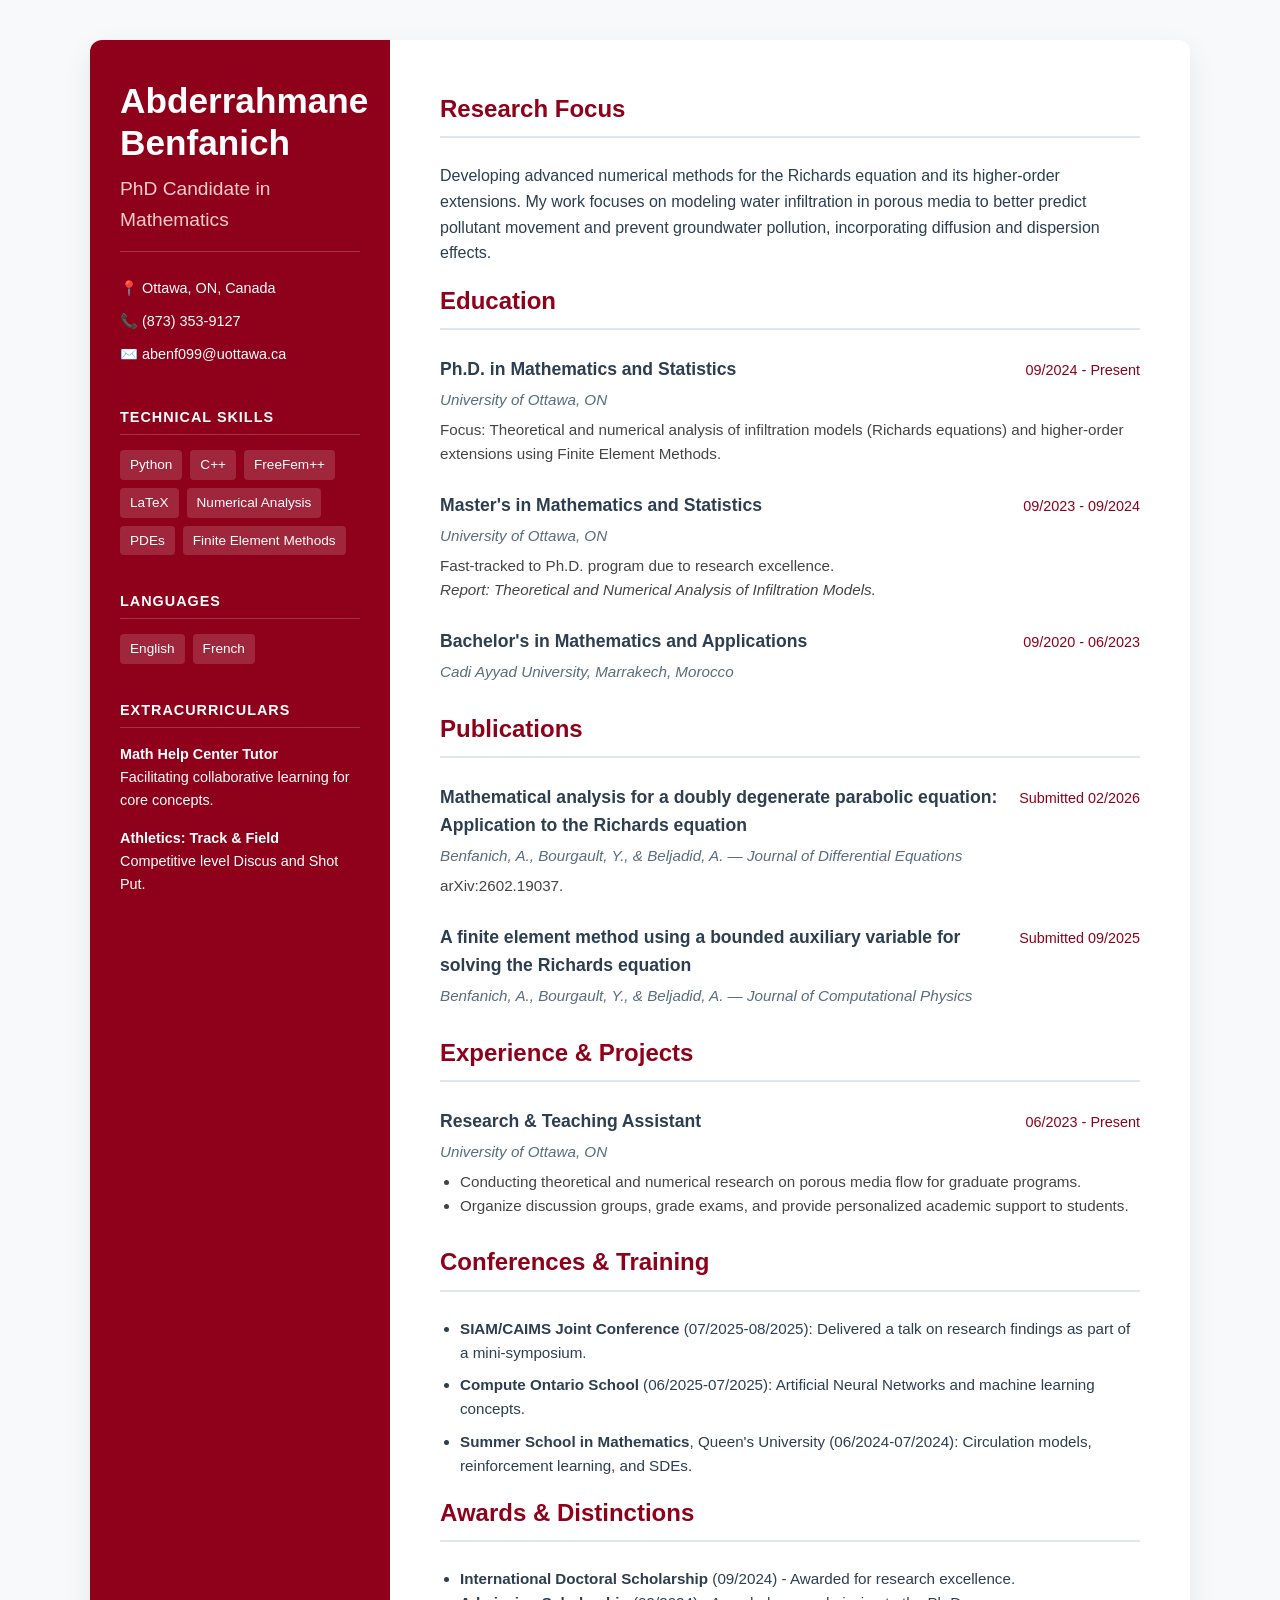
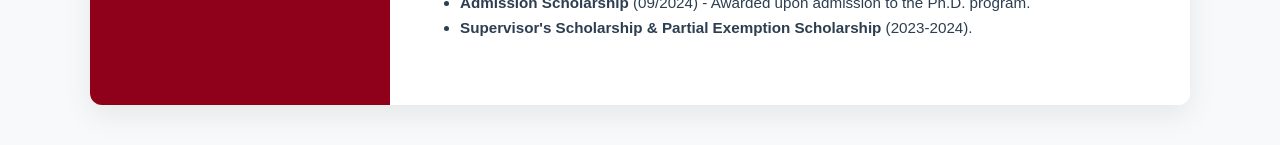
==== index.html @ 857e7bf1 "Revamp index.html layout and styles Updated the layout and styling of the personal webpage, enhancin" ====
<!DOCTYPE html>
<html lang="en">
<head>
    <meta charset="UTF-8">
    <meta name="viewport" content="width=device-width, initial-scale=1.0">
    <title>Abderrahmane Benfanich | PhD Candidate</title>
    <style>
        :root {
            --primary: #8f001a; /* uOttawa Garnet */
            --bg-color: #f8f9fa;
            --text-main: #2c3e50;
            --text-light: #5a6c7d;
            --sidebar-bg: #ffffff;
            --border-color: #e1e8ed;
        }

        body {
            font-family: 'Segoe UI', Roboto, Helvetica, Arial, sans-serif;
            line-height: 1.6;
            color: var(--text-main);
            background-color: var(--bg-color);
            margin: 0;
            padding: 40px 20px;
        }

        .resume-container {
            max-width: 1100px;
            margin: 0 auto;
            background: var(--sidebar-bg);
            border-radius: 12px;
            box-shadow: 0 10px 30px rgba(0,0,0,0.08);
            display: grid;
            grid-template-columns: 300px 1fr;
            overflow: hidden;
        }

        /* --- Sidebar Styles --- */
        .sidebar {
            background-color: var(--primary);
            color: white;
            padding: 40px 30px;
        }

        .sidebar h1 {
            font-size: 2.2em;
            margin: 0 0 10px 0;
            line-height: 1.2;
        }

        .sidebar h2 {
            font-size: 1.2em;
            font-weight: 400;
            margin-top: 0;
            color: #ffcccc;
            border-bottom: 1px solid rgba(255,255,255,0.2);
            padding-bottom: 15px;
            margin-bottom: 25px;
        }

        .contact-list { list-style: none; padding: 0; margin-bottom: 40px; font-size: 0.9em; }
        .contact-list li { margin-bottom: 10px; }
        .contact-list a { color: white; text-decoration: none; }
        .contact-list a:hover { text-decoration: underline; }

        .sidebar-section { margin-bottom: 35px; }
        .sidebar-section h3 {
            text-transform: uppercase;
            font-size: 0.9em;
            letter-spacing: 1px;
            margin-bottom: 15px;
            border-bottom: 1px solid rgba(255,255,255,0.2);
            padding-bottom: 5px;
        }
        
        .tag-cloud { display: flex; flex-wrap: wrap; gap: 8px; }
        .tag {
            background: rgba(255,255,255,0.15);
            padding: 4px 10px;
            border-radius: 4px;
            font-size: 0.85em;
        }

        /* --- Main Content Styles --- */
        .main-content {
            padding: 50px;
            background: white;
        }

        .section-title {
            color: var(--primary);
            font-size: 1.5em;
            border-bottom: 2px solid var(--border-color);
            padding-bottom: 8px;
            margin-top: 0;
            margin-bottom: 25px;
        }

        .item { margin-bottom: 25px; }
        .item-header {
            display: flex;
            justify-content: space-between;
            align-items: baseline;
            margin-bottom: 5px;
        }
        
        .item-title { font-weight: 600; font-size: 1.1em; color: var(--text-main); }
        .item-subtitle { font-style: italic; color: var(--text-light); font-size: 0.95em; }
        .item-date { color: var(--primary); font-size: 0.9em; font-weight: 500; min-width: 130px; text-align: right; }
        
        .item p, .item ul { margin-top: 5px; font-size: 0.95em; color: #444; }
        .item ul { padding-left: 20px; }

        /* Responsive */
        @media (max-width: 800px) {
            .resume-container { grid-template-columns: 1fr; }
            .item-header { flex-direction: column; }
            .item-date { text-align: left; margin-top: 5px; }
            .main-content { padding: 30px; }
        }
    </style>
</head>
<body>

<div class="resume-container">
    
    <aside class="sidebar">
        <h1>Abderrahmane Benfanich</h1>
        <h2>PhD Candidate in Mathematics</h2>
        
        <ul class="contact-list">
            <li>📍 Ottawa, ON, Canada</li>
            <li>📞 (873) 353-9127</li>
            <li>✉️ <a href="mailto:abenf099@uottawa.ca">abenf099@uottawa.ca</a></li>
        </ul>

        <div class="sidebar-section">
            <h3>Technical Skills</h3>
            <div class="tag-cloud">
                <span class="tag">Python</span>
                <span class="tag">C++</span>
                <span class="tag">FreeFem++</span>
                <span class="tag">LaTeX</span>
                <span class="tag">Numerical Analysis</span>
                <span class="tag">PDEs</span>
                <span class="tag">Finite Element Methods</span>
            </div>
        </div>

        <div class="sidebar-section">
            <h3>Languages</h3>
            <div class="tag-cloud">
                <span class="tag">English</span>
                <span class="tag">French</span>
            </div>
        </div>

        <div class="sidebar-section">
            <h3>Extracurriculars</h3>
            <p style="font-size: 0.9em; margin-bottom: 10px;"><strong>Math Help Center Tutor</strong><br>Facilitating collaborative learning for core concepts.</p>
            <p style="font-size: 0.9em;"><strong>Athletics: Track & Field</strong><br>Competitive level Discus and Shot Put.</p>
        </div>
    </aside>

    <main class="main-content">
        
        <section>
            <h3 class="section-title">Research Focus</h3>
            <p>Developing advanced numerical methods for the Richards equation and its higher-order extensions. My work focuses on modeling water infiltration in porous media to better predict pollutant movement and prevent groundwater pollution, incorporating diffusion and dispersion effects.</p>
        </section>

        <section>
            <h3 class="section-title">Education</h3>
            <div class="item">
                <div class="item-header">
                    <span class="item-title">Ph.D. in Mathematics and Statistics</span>
                    <span class="item-date">09/2024 - Present</span>
                </div>
                <div class="item-subtitle">University of Ottawa, ON</div>
                <p>Focus: Theoretical and numerical analysis of infiltration models (Richards equations) and higher-order extensions using Finite Element Methods.</p>
            </div>
            <div class="item">
                <div class="item-header">
                    <span class="item-title">Master's in Mathematics and Statistics</span>
                    <span class="item-date">09/2023 - 09/2024</span>
                </div>
                <div class="item-subtitle">University of Ottawa, ON</div>
                <p>Fast-tracked to Ph.D. program due to research excellence. <br><em>Report: Theoretical and Numerical Analysis of Infiltration Models.</em></p>
            </div>
            <div class="item">
                <div class="item-header">
                    <span class="item-title">Bachelor's in Mathematics and Applications</span>
                    <span class="item-date">09/2020 - 06/2023</span>
                </div>
                <div class="item-subtitle">Cadi Ayyad University, Marrakech, Morocco</div>
            </div>
        </section>

        <section>
            <h3 class="section-title">Publications</h3>
            <div class="item">
                <div class="item-header">
                    <span class="item-title">Mathematical analysis for a doubly degenerate parabolic equation: Application to the Richards equation</span>
                    <span class="item-date">Submitted 02/2026</span>
                </div>
                <div class="item-subtitle">Benfanich, A., Bourgault, Y., & Beljadid, A. — Journal of Differential Equations</div>
                <p>arXiv:2602.19037.</p>
            </div>
            <div class="item">
                <div class="item-header">
                    <span class="item-title">A finite element method using a bounded auxiliary variable for solving the Richards equation</span>
                    <span class="item-date">Submitted 09/2025</span>
                </div>
                <div class="item-subtitle">Benfanich, A., Bourgault, Y., & Beljadid, A. — Journal of Computational Physics</div>
            </div>
        </section>

        <section>
            <h3 class="section-title">Experience & Projects</h3>
            <div class="item">
                <div class="item-header">
                    <span class="item-title">Research & Teaching Assistant</span>
                    <span class="item-date">06/2023 - Present</span>
                </div>
                <div class="item-subtitle">University of Ottawa, ON</div>
                <ul>
                    <li>Conducting theoretical and numerical research on porous media flow for graduate programs.</li>
                    <li>Organize discussion groups, grade exams, and provide personalized academic support to students.</li>
                </ul>
            </div>
        </section>

        <section>
            <h3 class="section-title">Conferences & Training</h3>
            <ul style="padding-left: 20px; font-size: 0.95em;">
                <li style="margin-bottom: 8px;"><strong>SIAM/CAIMS Joint Conference</strong> (07/2025-08/2025): Delivered a talk on research findings as part of a mini-symposium.</li>
                <li style="margin-bottom: 8px;"><strong>Compute Ontario School</strong> (06/2025-07/2025): Artificial Neural Networks and machine learning concepts.</li>
                <li style="margin-bottom: 8px;"><strong>Summer School in Mathematics</strong>, Queen's University (06/2024-07/2024): Circulation models, reinforcement learning, and SDEs.</li>
            </ul>
        </section>

        <section>
            <h3 class="section-title">Awards & Distinctions</h3>
            <ul style="padding-left: 20px; font-size: 0.95em;">
                <li><strong>International Doctoral Scholarship</strong> (09/2024) - Awarded for research excellence.</li>
                <li><strong>Admission Scholarship</strong> (09/2024) - Awarded upon admission to the Ph.D. program.</li>
                <li><strong>Supervisor's Scholarship & Partial Exemption Scholarship</strong> (2023-2024).</li>
            </ul>
        </section>

    </main>
</div>

</body>
</html>
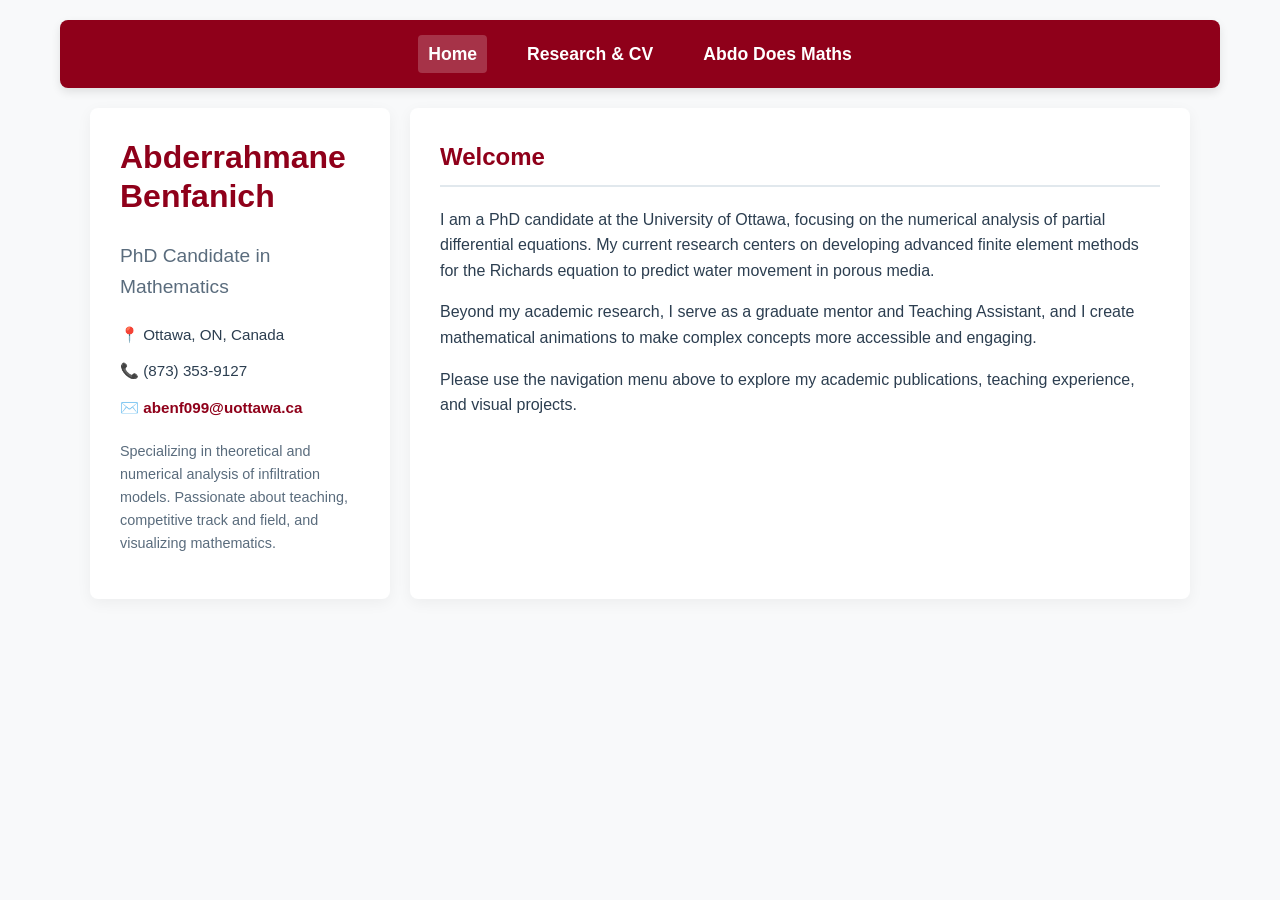
==== commit c91d9839: "Update index.html" ====
--- a/index.html
+++ b/index.html
@@ -3,7 +3,7 @@
 <head>
     <meta charset="UTF-8">
     <meta name="viewport" content="width=device-width, initial-scale=1.0">
-    <title>Abderrahmane Benfanich | PhD Candidate</title>
+    <title>Abderrahmane Benfanich | Home</title>
     <style>
         :root {
             --primary: #8f001a; /* uOttawa Garnet */
@@ -20,235 +20,101 @@
             color: var(--text-main);
             background-color: var(--bg-color);
             margin: 0;
-            padding: 40px 20px;
+            padding: 20px;
         }
 
-        .resume-container {
+        /* --- Navigation Bar --- */
+        .navbar {
+            background-color: var(--primary);
+            max-width: 1100px;
+            margin: 0 auto 20px auto;
+            padding: 15px 30px;
+            border-radius: 8px;
+            box-shadow: 0 4px 10px rgba(0,0,0,0.1);
+            display: flex;
+            justify-content: center;
+            gap: 30px;
+        }
+
+        .navbar a {
+            color: white;
+            text-decoration: none;
+            font-weight: 600;
+            font-size: 1.1em;
+            padding: 5px 10px;
+            border-radius: 4px;
+            transition: background 0.3s;
+        }
+
+        .navbar a:hover, .navbar a.active {
+            background-color: rgba(255, 255, 255, 0.2);
+        }
+
+        /* --- Layout --- */
+        .content-wrapper {
             max-width: 1100px;
             margin: 0 auto;
-            background: var(--sidebar-bg);
-            border-radius: 12px;
-            box-shadow: 0 10px 30px rgba(0,0,0,0.08);
             display: grid;
             grid-template-columns: 300px 1fr;
-            overflow: hidden;
+            gap: 20px;
         }
 
-        /* --- Sidebar Styles --- */
-        .sidebar {
-            background-color: var(--primary);
-            color: white;
-            padding: 40px 30px;
+        .card {
+            background: var(--sidebar-bg);
+            border-radius: 8px;
+            box-shadow: 0 4px 15px rgba(0,0,0,0.05);
+            padding: 30px;
         }
 
-        .sidebar h1 {
-            font-size: 2.2em;
-            margin: 0 0 10px 0;
-            line-height: 1.2;
-        }
+        /* --- Sidebar & Typography --- */
+        h1 { margin-top: 0; color: var(--primary); font-size: 2em; line-height: 1.2; }
+        h2 { font-size: 1.2em; font-weight: 400; color: var(--text-light); margin-bottom: 20px; }
+        .section-title { color: var(--primary); font-size: 1.5em; border-bottom: 2px solid var(--border-color); padding-bottom: 8px; margin-top: 0; margin-bottom: 20px; }
+        .contact-list { list-style: none; padding: 0; font-size: 0.95em; }
+        .contact-list li { margin-bottom: 12px; }
+        .contact-list a { color: var(--primary); text-decoration: none; font-weight: bold; }
 
-        .sidebar h2 {
-            font-size: 1.2em;
-            font-weight: 400;
-            margin-top: 0;
-            color: #ffcccc;
-            border-bottom: 1px solid rgba(255,255,255,0.2);
-            padding-bottom: 15px;
-            margin-bottom: 25px;
-        }
-
-        .contact-list { list-style: none; padding: 0; margin-bottom: 40px; font-size: 0.9em; }
-        .contact-list li { margin-bottom: 10px; }
-        .contact-list a { color: white; text-decoration: none; }
-        .contact-list a:hover { text-decoration: underline; }
-
-        .sidebar-section { margin-bottom: 35px; }
-        .sidebar-section h3 {
-            text-transform: uppercase;
-            font-size: 0.9em;
-            letter-spacing: 1px;
-            margin-bottom: 15px;
-            border-bottom: 1px solid rgba(255,255,255,0.2);
-            padding-bottom: 5px;
-        }
-        
-        .tag-cloud { display: flex; flex-wrap: wrap; gap: 8px; }
-        .tag {
-            background: rgba(255,255,255,0.15);
-            padding: 4px 10px;
-            border-radius: 4px;
-            font-size: 0.85em;
-        }
-
-        /* --- Main Content Styles --- */
-        .main-content {
-            padding: 50px;
-            background: white;
-        }
-
-        .section-title {
-            color: var(--primary);
-            font-size: 1.5em;
-            border-bottom: 2px solid var(--border-color);
-            padding-bottom: 8px;
-            margin-top: 0;
-            margin-bottom: 25px;
-        }
-
-        .item { margin-bottom: 25px; }
-        .item-header {
-            display: flex;
-            justify-content: space-between;
-            align-items: baseline;
-            margin-bottom: 5px;
-        }
-        
-        .item-title { font-weight: 600; font-size: 1.1em; color: var(--text-main); }
-        .item-subtitle { font-style: italic; color: var(--text-light); font-size: 0.95em; }
-        .item-date { color: var(--primary); font-size: 0.9em; font-weight: 500; min-width: 130px; text-align: right; }
-        
-        .item p, .item ul { margin-top: 5px; font-size: 0.95em; color: #444; }
-        .item ul { padding-left: 20px; }
-
-        /* Responsive */
         @media (max-width: 800px) {
-            .resume-container { grid-template-columns: 1fr; }
-            .item-header { flex-direction: column; }
-            .item-date { text-align: left; margin-top: 5px; }
-            .main-content { padding: 30px; }
+            .content-wrapper { grid-template-columns: 1fr; }
+            .navbar { flex-wrap: wrap; gap: 10px; }
         }
     </style>
 </head>
 <body>
 
-<div class="resume-container">
-    
-    <aside class="sidebar">
-        <h1>Abderrahmane Benfanich</h1>
-        <h2>PhD Candidate in Mathematics</h2>
+    <nav class="navbar">
+        <a href="index.html" class="active">Home</a>
+        <a href="research.html">Research & CV</a>
+        <a href="animations.html">Abdo Does Maths</a>
+    </nav>
+
+    <div class="content-wrapper">
         
-        <ul class="contact-list">
-            <li>📍 Ottawa, ON, Canada</li>
-            <li>📞 (873) 353-9127</li>
-            <li>✉️ <a href="mailto:abenf099@uottawa.ca">abenf099@uottawa.ca</a></li>
-        </ul>
+        <aside class="card">
+            <h1>Abderrahmane Benfanich</h1>
+            <h2>PhD Candidate in Mathematics</h2>
+            
+            <ul class="contact-list">
+                <li>📍 Ottawa, ON, Canada</li>
+                <li>📞 (873) 353-9127</li>
+                <li>✉️ <a href="mailto:abenf099@uottawa.ca">abenf099@uottawa.ca</a></li>
+            </ul>
+            
+            <p style="font-size: 0.9em; color: var(--text-light); margin-top: 20px;">
+                Specializing in theoretical and numerical analysis of infiltration models. Passionate about teaching, competitive track and field, and visualizing mathematics.
+            </p>
+        </aside>
 
-        <div class="sidebar-section">
-            <h3>Technical Skills</h3>
-            <div class="tag-cloud">
-                <span class="tag">Python</span>
-                <span class="tag">C++</span>
-                <span class="tag">FreeFem++</span>
-                <span class="tag">LaTeX</span>
-                <span class="tag">Numerical Analysis</span>
-                <span class="tag">PDEs</span>
-                <span class="tag">Finite Element Methods</span>
-            </div>
-        </div>
+        <main class="card">
+            <h3 class="section-title">Welcome</h3>
+            <p>I am a PhD candidate at the University of Ottawa, focusing on the numerical analysis of partial differential equations. My current research centers on developing advanced finite element methods for the Richards equation to predict water movement in porous media.</p>
+            
+            <p>Beyond my academic research, I serve as a graduate mentor and Teaching Assistant, and I create mathematical animations to make complex concepts more accessible and engaging.</p>
 
-        <div class="sidebar-section">
-            <h3>Languages</h3>
-            <div class="tag-cloud">
-                <span class="tag">English</span>
-                <span class="tag">French</span>
-            </div>
-        </div>
+            <p>Please use the navigation menu above to explore my academic publications, teaching experience, and visual projects.</p>
+        </main>
 
-        <div class="sidebar-section">
-            <h3>Extracurriculars</h3>
-            <p style="font-size: 0.9em; margin-bottom: 10px;"><strong>Math Help Center Tutor</strong><br>Facilitating collaborative learning for core concepts.</p>
-            <p style="font-size: 0.9em;"><strong>Athletics: Track & Field</strong><br>Competitive level Discus and Shot Put.</p>
-        </div>
-    </aside>
-
-    <main class="main-content">
-        
-        <section>
-            <h3 class="section-title">Research Focus</h3>
-            <p>Developing advanced numerical methods for the Richards equation and its higher-order extensions. My work focuses on modeling water infiltration in porous media to better predict pollutant movement and prevent groundwater pollution, incorporating diffusion and dispersion effects.</p>
-        </section>
-
-        <section>
-            <h3 class="section-title">Education</h3>
-            <div class="item">
-                <div class="item-header">
-                    <span class="item-title">Ph.D. in Mathematics and Statistics</span>
-                    <span class="item-date">09/2024 - Present</span>
-                </div>
-                <div class="item-subtitle">University of Ottawa, ON</div>
-                <p>Focus: Theoretical and numerical analysis of infiltration models (Richards equations) and higher-order extensions using Finite Element Methods.</p>
-            </div>
-            <div class="item">
-                <div class="item-header">
-                    <span class="item-title">Master's in Mathematics and Statistics</span>
-                    <span class="item-date">09/2023 - 09/2024</span>
-                </div>
-                <div class="item-subtitle">University of Ottawa, ON</div>
-                <p>Fast-tracked to Ph.D. program due to research excellence. <br><em>Report: Theoretical and Numerical Analysis of Infiltration Models.</em></p>
-            </div>
-            <div class="item">
-                <div class="item-header">
-                    <span class="item-title">Bachelor's in Mathematics and Applications</span>
-                    <span class="item-date">09/2020 - 06/2023</span>
-                </div>
-                <div class="item-subtitle">Cadi Ayyad University, Marrakech, Morocco</div>
-            </div>
-        </section>
-
-        <section>
-            <h3 class="section-title">Publications</h3>
-            <div class="item">
-                <div class="item-header">
-                    <span class="item-title">Mathematical analysis for a doubly degenerate parabolic equation: Application to the Richards equation</span>
-                    <span class="item-date">Submitted 02/2026</span>
-                </div>
-                <div class="item-subtitle">Benfanich, A., Bourgault, Y., & Beljadid, A. — Journal of Differential Equations</div>
-                <p>arXiv:2602.19037.</p>
-            </div>
-            <div class="item">
-                <div class="item-header">
-                    <span class="item-title">A finite element method using a bounded auxiliary variable for solving the Richards equation</span>
-                    <span class="item-date">Submitted 09/2025</span>
-                </div>
-                <div class="item-subtitle">Benfanich, A., Bourgault, Y., & Beljadid, A. — Journal of Computational Physics</div>
-            </div>
-        </section>
-
-        <section>
-            <h3 class="section-title">Experience & Projects</h3>
-            <div class="item">
-                <div class="item-header">
-                    <span class="item-title">Research & Teaching Assistant</span>
-                    <span class="item-date">06/2023 - Present</span>
-                </div>
-                <div class="item-subtitle">University of Ottawa, ON</div>
-                <ul>
-                    <li>Conducting theoretical and numerical research on porous media flow for graduate programs.</li>
-                    <li>Organize discussion groups, grade exams, and provide personalized academic support to students.</li>
-                </ul>
-            </div>
-        </section>
-
-        <section>
-            <h3 class="section-title">Conferences & Training</h3>
-            <ul style="padding-left: 20px; font-size: 0.95em;">
-                <li style="margin-bottom: 8px;"><strong>SIAM/CAIMS Joint Conference</strong> (07/2025-08/2025): Delivered a talk on research findings as part of a mini-symposium.</li>
-                <li style="margin-bottom: 8px;"><strong>Compute Ontario School</strong> (06/2025-07/2025): Artificial Neural Networks and machine learning concepts.</li>
-                <li style="margin-bottom: 8px;"><strong>Summer School in Mathematics</strong>, Queen's University (06/2024-07/2024): Circulation models, reinforcement learning, and SDEs.</li>
-            </ul>
-        </section>
-
-        <section>
-            <h3 class="section-title">Awards & Distinctions</h3>
-            <ul style="padding-left: 20px; font-size: 0.95em;">
-                <li><strong>International Doctoral Scholarship</strong> (09/2024) - Awarded for research excellence.</li>
-                <li><strong>Admission Scholarship</strong> (09/2024) - Awarded upon admission to the Ph.D. program.</li>
-                <li><strong>Supervisor's Scholarship & Partial Exemption Scholarship</strong> (2023-2024).</li>
-            </ul>
-        </section>
-
-    </main>
-</div>
+    </div>
 
 </body>
 </html>
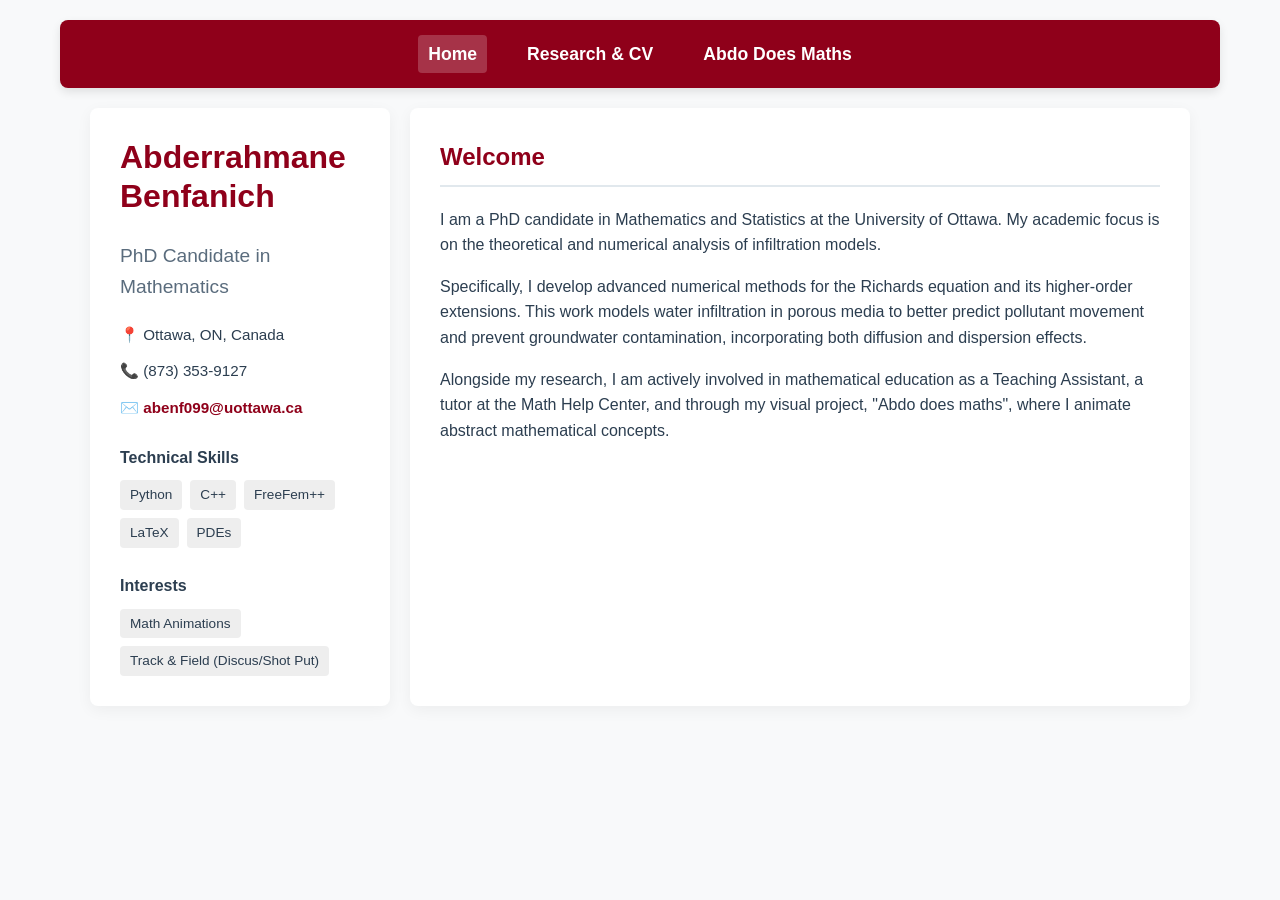
==== commit 7e877c5f: "Added all 3 website pages" ====
--- a/index.html
+++ b/index.html
@@ -3,81 +3,31 @@
 <head>
     <meta charset="UTF-8">
     <meta name="viewport" content="width=device-width, initial-scale=1.0">
-    <title>Abderrahmane Benfanich | Home</title>
+    <title>Abderrahmane Benfanich | PhD Candidate</title>
     <style>
         :root {
-            --primary: #8f001a; /* uOttawa Garnet */
+            --primary: #8f001a; 
             --bg-color: #f8f9fa;
             --text-main: #2c3e50;
             --text-light: #5a6c7d;
             --sidebar-bg: #ffffff;
             --border-color: #e1e8ed;
         }
-
-        body {
-            font-family: 'Segoe UI', Roboto, Helvetica, Arial, sans-serif;
-            line-height: 1.6;
-            color: var(--text-main);
-            background-color: var(--bg-color);
-            margin: 0;
-            padding: 20px;
-        }
-
-        /* --- Navigation Bar --- */
-        .navbar {
-            background-color: var(--primary);
-            max-width: 1100px;
-            margin: 0 auto 20px auto;
-            padding: 15px 30px;
-            border-radius: 8px;
-            box-shadow: 0 4px 10px rgba(0,0,0,0.1);
-            display: flex;
-            justify-content: center;
-            gap: 30px;
-        }
-
-        .navbar a {
-            color: white;
-            text-decoration: none;
-            font-weight: 600;
-            font-size: 1.1em;
-            padding: 5px 10px;
-            border-radius: 4px;
-            transition: background 0.3s;
-        }
-
-        .navbar a:hover, .navbar a.active {
-            background-color: rgba(255, 255, 255, 0.2);
-        }
-
-        /* --- Layout --- */
-        .content-wrapper {
-            max-width: 1100px;
-            margin: 0 auto;
-            display: grid;
-            grid-template-columns: 300px 1fr;
-            gap: 20px;
-        }
-
-        .card {
-            background: var(--sidebar-bg);
-            border-radius: 8px;
-            box-shadow: 0 4px 15px rgba(0,0,0,0.05);
-            padding: 30px;
-        }
-
-        /* --- Sidebar & Typography --- */
+        body { font-family: 'Segoe UI', Roboto, Helvetica, Arial, sans-serif; line-height: 1.6; color: var(--text-main); background-color: var(--bg-color); margin: 0; padding: 20px; }
+        .navbar { background-color: var(--primary); max-width: 1100px; margin: 0 auto 20px auto; padding: 15px 30px; border-radius: 8px; box-shadow: 0 4px 10px rgba(0,0,0,0.1); display: flex; justify-content: center; gap: 30px; }
+        .navbar a { color: white; text-decoration: none; font-weight: 600; font-size: 1.1em; padding: 5px 10px; border-radius: 4px; transition: background 0.3s; }
+        .navbar a:hover, .navbar a.active { background-color: rgba(255, 255, 255, 0.2); }
+        .content-wrapper { max-width: 1100px; margin: 0 auto; display: grid; grid-template-columns: 300px 1fr; gap: 20px; }
+        .card { background: var(--sidebar-bg); border-radius: 8px; box-shadow: 0 4px 15px rgba(0,0,0,0.05); padding: 30px; }
         h1 { margin-top: 0; color: var(--primary); font-size: 2em; line-height: 1.2; }
         h2 { font-size: 1.2em; font-weight: 400; color: var(--text-light); margin-bottom: 20px; }
         .section-title { color: var(--primary); font-size: 1.5em; border-bottom: 2px solid var(--border-color); padding-bottom: 8px; margin-top: 0; margin-bottom: 20px; }
         .contact-list { list-style: none; padding: 0; font-size: 0.95em; }
         .contact-list li { margin-bottom: 12px; }
         .contact-list a { color: var(--primary); text-decoration: none; font-weight: bold; }
-
-        @media (max-width: 800px) {
-            .content-wrapper { grid-template-columns: 1fr; }
-            .navbar { flex-wrap: wrap; gap: 10px; }
-        }
+        .tag-cloud { display: flex; flex-wrap: wrap; gap: 8px; margin-top: 10px; }
+        .tag { background: #eee; padding: 4px 10px; border-radius: 4px; font-size: 0.85em; }
+        @media (max-width: 800px) { .content-wrapper { grid-template-columns: 1fr; } .navbar { flex-wrap: wrap; gap: 10px; } }
     </style>
 </head>
 <body>
@@ -89,32 +39,35 @@
     </nav>
 
     <div class="content-wrapper">
-        
         <aside class="card">
             <h1>Abderrahmane Benfanich</h1>
             <h2>PhD Candidate in Mathematics</h2>
-            
             <ul class="contact-list">
                 <li>📍 Ottawa, ON, Canada</li>
                 <li>📞 (873) 353-9127</li>
                 <li>✉️ <a href="mailto:abenf099@uottawa.ca">abenf099@uottawa.ca</a></li>
             </ul>
-            
-            <p style="font-size: 0.9em; color: var(--text-light); margin-top: 20px;">
-                Specializing in theoretical and numerical analysis of infiltration models. Passionate about teaching, competitive track and field, and visualizing mathematics.
-            </p>
+            <div style="margin-top: 25px;">
+                <h3 style="font-size: 1em; margin-bottom: 5px;">Technical Skills</h3>
+                <div class="tag-cloud">
+                    <span class="tag">Python</span><span class="tag">C++</span><span class="tag">FreeFem++</span><span class="tag">LaTeX</span><span class="tag">PDEs</span>
+                </div>
+            </div>
+            <div style="margin-top: 25px;">
+                <h3 style="font-size: 1em; margin-bottom: 5px;">Interests</h3>
+                <div class="tag-cloud">
+                    <span class="tag">Math Animations</span><span class="tag">Track & Field (Discus/Shot Put)</span>
+                </div>
+            </div>
         </aside>
 
         <main class="card">
             <h3 class="section-title">Welcome</h3>
-            <p>I am a PhD candidate at the University of Ottawa, focusing on the numerical analysis of partial differential equations. My current research centers on developing advanced finite element methods for the Richards equation to predict water movement in porous media.</p>
-            
-            <p>Beyond my academic research, I serve as a graduate mentor and Teaching Assistant, and I create mathematical animations to make complex concepts more accessible and engaging.</p>
-
-            <p>Please use the navigation menu above to explore my academic publications, teaching experience, and visual projects.</p>
+            <p>I am a PhD candidate in Mathematics and Statistics at the University of Ottawa. My academic focus is on the theoretical and numerical analysis of infiltration models.</p>
+            <p>Specifically, I develop advanced numerical methods for the Richards equation and its higher-order extensions. This work models water infiltration in porous media to better predict pollutant movement and prevent groundwater contamination, incorporating both diffusion and dispersion effects.</p>
+            <p>Alongside my research, I am actively involved in mathematical education as a Teaching Assistant, a tutor at the Math Help Center, and through my visual project, "Abdo does maths", where I animate abstract mathematical concepts.</p>
         </main>
-
     </div>
 
 </body>
-</html>
+</html>
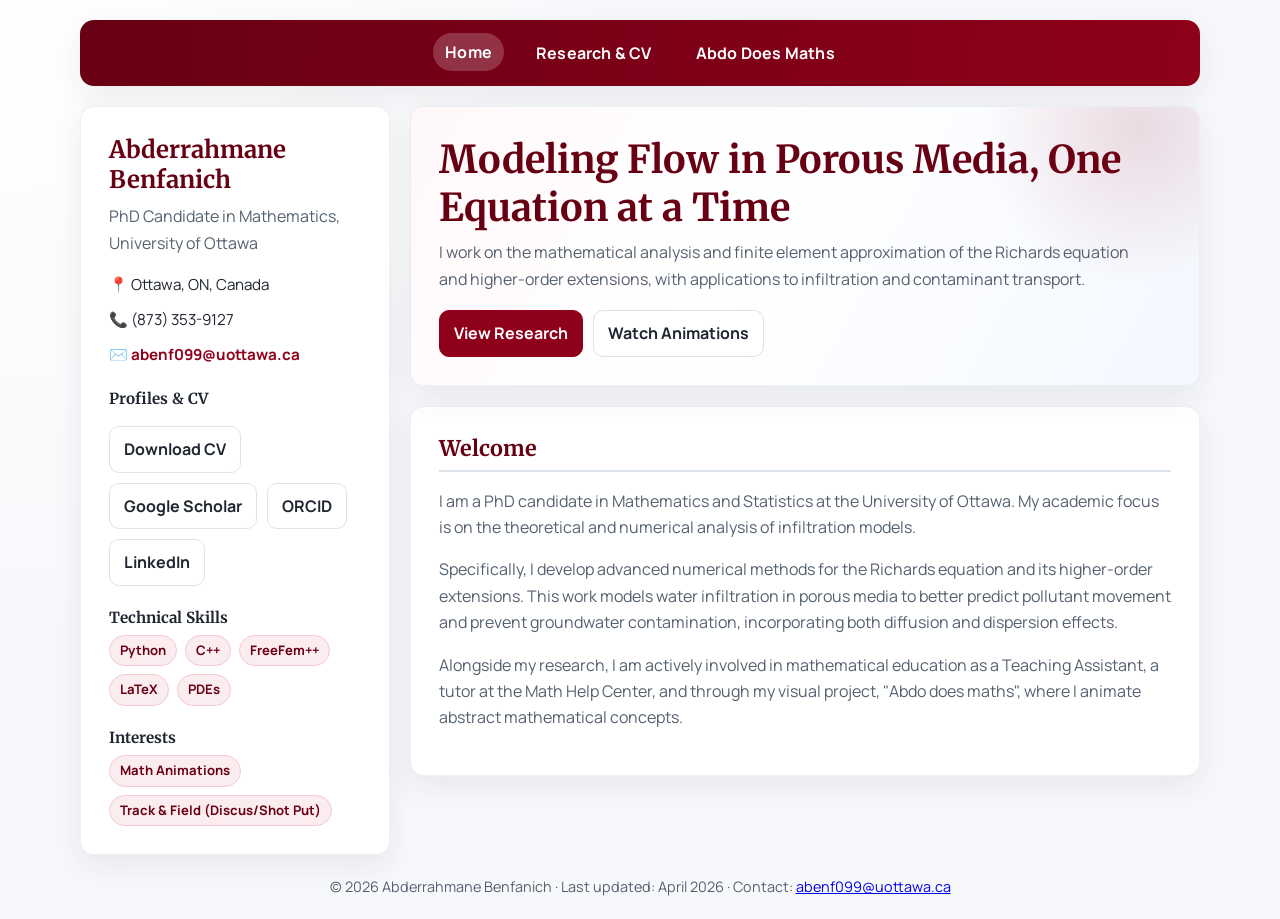
==== commit 920aedcb: "ofc" ====
--- a/index.html
+++ b/index.html
@@ -3,32 +3,23 @@
 <head>
     <meta charset="UTF-8">
     <meta name="viewport" content="width=device-width, initial-scale=1.0">
+    <meta name="description" content="PhD candidate in Mathematics at the University of Ottawa. Research on Richards equation, porous media flow, finite element methods, and mathematical visualization.">
+    <meta name="robots" content="index, follow">
+    <meta property="og:type" content="website">
+    <meta property="og:title" content="Abderrahmane Benfanich | PhD Candidate">
+    <meta property="og:description" content="Research portfolio and mathematical visualizations by Abderrahmane Benfanich.">
+    <meta property="og:url" content="https://abderrahmane-benfanich.github.io/index.html">
+    <meta property="og:image" content="https://abderrahmane-benfanich.github.io/favicon.svg">
+    <meta name="twitter:card" content="summary">
+    <meta name="twitter:title" content="Abderrahmane Benfanich | PhD Candidate">
+    <meta name="twitter:description" content="Research portfolio and mathematical visualizations by Abderrahmane Benfanich.">
+    <link rel="canonical" href="https://abderrahmane-benfanich.github.io/index.html">
+    <link rel="icon" type="image/svg+xml" href="favicon.svg">
+    <link rel="preconnect" href="https://fonts.googleapis.com">
+    <link rel="preconnect" href="https://fonts.gstatic.com" crossorigin>
+    <link href="https://fonts.googleapis.com/css2?family=Manrope:wght@400;600;700;800&family=Merriweather:wght@700;900&display=swap" rel="stylesheet">
+    <link rel="stylesheet" href="styles.css">
     <title>Abderrahmane Benfanich | PhD Candidate</title>
-    <style>
-        :root {
-            --primary: #8f001a; 
-            --bg-color: #f8f9fa;
-            --text-main: #2c3e50;
-            --text-light: #5a6c7d;
-            --sidebar-bg: #ffffff;
-            --border-color: #e1e8ed;
-        }
-        body { font-family: 'Segoe UI', Roboto, Helvetica, Arial, sans-serif; line-height: 1.6; color: var(--text-main); background-color: var(--bg-color); margin: 0; padding: 20px; }
-        .navbar { background-color: var(--primary); max-width: 1100px; margin: 0 auto 20px auto; padding: 15px 30px; border-radius: 8px; box-shadow: 0 4px 10px rgba(0,0,0,0.1); display: flex; justify-content: center; gap: 30px; }
-        .navbar a { color: white; text-decoration: none; font-weight: 600; font-size: 1.1em; padding: 5px 10px; border-radius: 4px; transition: background 0.3s; }
-        .navbar a:hover, .navbar a.active { background-color: rgba(255, 255, 255, 0.2); }
-        .content-wrapper { max-width: 1100px; margin: 0 auto; display: grid; grid-template-columns: 300px 1fr; gap: 20px; }
-        .card { background: var(--sidebar-bg); border-radius: 8px; box-shadow: 0 4px 15px rgba(0,0,0,0.05); padding: 30px; }
-        h1 { margin-top: 0; color: var(--primary); font-size: 2em; line-height: 1.2; }
-        h2 { font-size: 1.2em; font-weight: 400; color: var(--text-light); margin-bottom: 20px; }
-        .section-title { color: var(--primary); font-size: 1.5em; border-bottom: 2px solid var(--border-color); padding-bottom: 8px; margin-top: 0; margin-bottom: 20px; }
-        .contact-list { list-style: none; padding: 0; font-size: 0.95em; }
-        .contact-list li { margin-bottom: 12px; }
-        .contact-list a { color: var(--primary); text-decoration: none; font-weight: bold; }
-        .tag-cloud { display: flex; flex-wrap: wrap; gap: 8px; margin-top: 10px; }
-        .tag { background: #eee; padding: 4px 10px; border-radius: 4px; font-size: 0.85em; }
-        @media (max-width: 800px) { .content-wrapper { grid-template-columns: 1fr; } .navbar { flex-wrap: wrap; gap: 10px; } }
-    </style>
 </head>
 <body>
 
@@ -38,36 +29,79 @@
         <a href="animations.html">Abdo Does Maths</a>
     </nav>
 
-    <div class="content-wrapper">
+    <div class="content-wrapper layout-home">
         <aside class="card">
-            <h1>Abderrahmane Benfanich</h1>
-            <h2>PhD Candidate in Mathematics</h2>
+            <h1 style="margin: 0; color: var(--primary-dark);">Abderrahmane Benfanich</h1>
+            <p class="muted" style="margin-top: 8px;">PhD Candidate in Mathematics, University of Ottawa</p>
             <ul class="contact-list">
                 <li>📍 Ottawa, ON, Canada</li>
                 <li>📞 (873) 353-9127</li>
                 <li>✉️ <a href="mailto:abenf099@uottawa.ca">abenf099@uottawa.ca</a></li>
             </ul>
-            <div style="margin-top: 25px;">
-                <h3 style="font-size: 1em; margin-bottom: 5px;">Technical Skills</h3>
+
+            <h2 class="block-title">Profiles & CV</h2>
+            <div class="inline-actions">
+                <a class="button" href="research.html#cv-download">Download CV</a>
+                <a class="button" href="https://scholar.google.com/" target="_blank" rel="noopener noreferrer">Google Scholar</a>
+                <a class="button" href="https://orcid.org/" target="_blank" rel="noopener noreferrer">ORCID</a>
+                <a class="button" href="https://www.linkedin.com/" target="_blank" rel="noopener noreferrer">LinkedIn</a>
+            </div>
+
+            <h2 class="block-title">Technical Skills</h2>
                 <div class="tag-cloud">
                     <span class="tag">Python</span><span class="tag">C++</span><span class="tag">FreeFem++</span><span class="tag">LaTeX</span><span class="tag">PDEs</span>
                 </div>
-            </div>
-            <div style="margin-top: 25px;">
-                <h3 style="font-size: 1em; margin-bottom: 5px;">Interests</h3>
+
+            <h2 class="block-title">Interests</h2>
                 <div class="tag-cloud">
                     <span class="tag">Math Animations</span><span class="tag">Track & Field (Discus/Shot Put)</span>
                 </div>
-            </div>
         </aside>
 
-        <main class="card">
-            <h3 class="section-title">Welcome</h3>
+        <main>
+            <section class="card hero">
+                <h2 class="hero-title">Modeling Flow in Porous Media, One Equation at a Time</h2>
+                <p class="hero-subtitle">I work on the mathematical analysis and finite element approximation of the Richards equation and higher-order extensions, with applications to infiltration and contaminant transport.</p>
+                <div class="hero-actions">
+                    <a class="button button-primary" href="research.html">View Research</a>
+                    <a class="button" href="animations.html">Watch Animations</a>
+                </div>
+            </section>
+
+            <section class="card" style="margin-top: 20px;">
+            <h2 class="section-title">Welcome</h2>
             <p>I am a PhD candidate in Mathematics and Statistics at the University of Ottawa. My academic focus is on the theoretical and numerical analysis of infiltration models.</p>
             <p>Specifically, I develop advanced numerical methods for the Richards equation and its higher-order extensions. This work models water infiltration in porous media to better predict pollutant movement and prevent groundwater contamination, incorporating both diffusion and dispersion effects.</p>
             <p>Alongside my research, I am actively involved in mathematical education as a Teaching Assistant, a tutor at the Math Help Center, and through my visual project, "Abdo does maths", where I animate abstract mathematical concepts.</p>
+            </section>
         </main>
     </div>
 
+    <footer class="site-footer">
+        © 2026 Abderrahmane Benfanich · Last updated: April 2026 · Contact: <a href="mailto:abenf099@uottawa.ca">abenf099@uottawa.ca</a>
+    </footer>
+
+    <script type="application/ld+json">
+    {
+      "@context": "https://schema.org",
+      "@type": "Person",
+      "name": "Abderrahmane Benfanich",
+      "jobTitle": "PhD Candidate in Mathematics",
+      "affiliation": {
+        "@type": "CollegeOrUniversity",
+        "name": "University of Ottawa"
+      },
+      "address": {
+        "@type": "PostalAddress",
+        "addressLocality": "Ottawa",
+        "addressRegion": "ON",
+        "addressCountry": "CA"
+      },
+      "email": "mailto:abenf099@uottawa.ca",
+      "telephone": "+1-873-353-9127",
+      "url": "https://abderrahmane-benfanich.github.io/index.html"
+    }
+    </script>
+
 </body>
 </html>
--- a/styles.css
+++ b/styles.css
@@ -0,0 +1,365 @@
+:root {
+    --primary: #8f001a;
+    --primary-dark: #680013;
+    --primary-soft: #fbecef;
+    --ink-1: #202631;
+    --ink-2: #556170;
+    --bg: #f7f8fb;
+    --card: #ffffff;
+    --line: #dde3ea;
+    --shadow: 0 10px 30px rgba(25, 35, 45, 0.08);
+    --radius: 14px;
+    --content-width: 1120px;
+}
+
+* {
+    box-sizing: border-box;
+}
+
+html,
+body {
+    margin: 0;
+    padding: 0;
+}
+
+body {
+    font-family: "Manrope", "Segoe UI", Roboto, Helvetica, Arial, sans-serif;
+    line-height: 1.65;
+    color: var(--ink-1);
+    background:
+        radial-gradient(circle at 0% 0%, #ffffff 0%, #f7f8fb 42%),
+        linear-gradient(140deg, #f9fbff 0%, #f3f4f8 100%);
+    padding: 20px;
+}
+
+h1,
+h2,
+h3,
+h4 {
+    font-family: "Merriweather", Georgia, "Times New Roman", serif;
+    color: var(--ink-1);
+    line-height: 1.25;
+}
+
+p {
+    color: var(--ink-2);
+}
+
+.navbar {
+    background: linear-gradient(95deg, var(--primary-dark) 0%, var(--primary) 100%);
+    max-width: var(--content-width);
+    margin: 0 auto 20px;
+    padding: 14px 24px;
+    border-radius: var(--radius);
+    box-shadow: var(--shadow);
+    display: flex;
+    justify-content: center;
+    gap: 20px;
+    flex-wrap: wrap;
+}
+
+.navbar a {
+    color: #ffffff;
+    text-decoration: none;
+    font-weight: 700;
+    font-size: 1rem;
+    letter-spacing: 0.2px;
+    padding: 6px 12px;
+    border-radius: 999px;
+    transition: background-color 0.2s ease, transform 0.2s ease;
+}
+
+.navbar a:hover,
+.navbar a.active {
+    background-color: rgba(255, 255, 255, 0.2);
+    transform: translateY(-1px);
+}
+
+.content-wrapper {
+    max-width: var(--content-width);
+    margin: 0 auto;
+    display: grid;
+    gap: 20px;
+}
+
+.layout-home {
+    grid-template-columns: 310px 1fr;
+}
+
+.card {
+    background: var(--card);
+    border-radius: var(--radius);
+    box-shadow: var(--shadow);
+    padding: 28px;
+    border: 1px solid rgba(221, 227, 234, 0.5);
+}
+
+.hero {
+    position: relative;
+    overflow: hidden;
+    background:
+        linear-gradient(118deg, #fff8f9 0%, #ffffff 42%, #f4f8ff 100%);
+}
+
+.hero::before {
+    content: "";
+    position: absolute;
+    width: 320px;
+    height: 320px;
+    border-radius: 50%;
+    background: radial-gradient(circle, rgba(143, 0, 26, 0.13) 0%, rgba(143, 0, 26, 0) 70%);
+    top: -140px;
+    right: -100px;
+    pointer-events: none;
+}
+
+.hero-title {
+    margin: 0 0 8px;
+    font-size: clamp(1.8rem, 3vw, 2.4rem);
+    color: var(--primary-dark);
+}
+
+.hero-subtitle {
+    margin: 0;
+    max-width: 70ch;
+}
+
+.hero-actions,
+.inline-actions {
+    margin-top: 18px;
+    display: flex;
+    gap: 10px;
+    flex-wrap: wrap;
+}
+
+.button {
+    display: inline-flex;
+    align-items: center;
+    justify-content: center;
+    gap: 6px;
+    text-decoration: none;
+    border: 1px solid var(--line);
+    border-radius: 10px;
+    padding: 9px 14px;
+    font-weight: 700;
+    color: var(--ink-1);
+    background: #fff;
+    transition: transform 0.2s ease, box-shadow 0.2s ease, background-color 0.2s ease;
+}
+
+.button:hover {
+    transform: translateY(-1px);
+    box-shadow: 0 8px 18px rgba(32, 38, 49, 0.08);
+}
+
+.button-primary {
+    border-color: var(--primary);
+    background: var(--primary);
+    color: #fff;
+}
+
+.button-primary:hover {
+    background: var(--primary-dark);
+}
+
+.section-title {
+    margin: 0 0 16px;
+    font-size: 1.35rem;
+    color: var(--primary-dark);
+    border-bottom: 2px solid var(--line);
+    padding-bottom: 8px;
+}
+
+.muted {
+    color: var(--ink-2);
+}
+
+.contact-list {
+    list-style: none;
+    padding: 0;
+    margin: 0;
+    display: grid;
+    gap: 10px;
+    font-size: 0.95rem;
+}
+
+.contact-list a {
+    color: var(--primary);
+    text-decoration: none;
+    font-weight: 700;
+}
+
+.contact-list a:hover {
+    text-decoration: underline;
+}
+
+.block-title {
+    font-size: 0.95rem;
+    margin: 22px 0 8px;
+    color: var(--ink-1);
+}
+
+.tag-cloud {
+    display: flex;
+    flex-wrap: wrap;
+    gap: 8px;
+}
+
+.tag {
+    background: var(--primary-soft);
+    color: var(--primary-dark);
+    border: 1px solid #f4cad1;
+    padding: 4px 10px;
+    border-radius: 999px;
+    font-size: 0.82rem;
+    font-weight: 700;
+}
+
+.meta-row {
+    display: flex;
+    justify-content: space-between;
+    align-items: baseline;
+    gap: 16px;
+    flex-wrap: wrap;
+}
+
+.meta-date {
+    color: var(--primary);
+    font-size: 0.9rem;
+    font-weight: 700;
+}
+
+.item {
+    margin-bottom: 24px;
+}
+
+.item:last-child {
+    margin-bottom: 0;
+}
+
+.item-subtitle {
+    font-style: italic;
+    color: var(--ink-2);
+    font-size: 0.95rem;
+}
+
+.item p,
+.item ul {
+    margin-top: 8px;
+    margin-bottom: 0;
+}
+
+.publication-list {
+    display: grid;
+    gap: 14px;
+}
+
+.publication-card {
+    border: 1px solid var(--line);
+    border-radius: 12px;
+    padding: 16px;
+    background: #fff;
+}
+
+.publication-card h4 {
+    margin: 0 0 6px;
+    font-size: 1.02rem;
+}
+
+.publication-links {
+    display: flex;
+    flex-wrap: wrap;
+    gap: 8px;
+    margin-top: 10px;
+}
+
+.publication-links a {
+    color: var(--primary);
+    text-decoration: none;
+    font-weight: 700;
+}
+
+.publication-links a:hover {
+    text-decoration: underline;
+}
+
+.grid-container {
+    display: grid;
+    grid-template-columns: repeat(auto-fit, minmax(260px, 1fr));
+    gap: 16px;
+    margin-top: 24px;
+}
+
+.video-box {
+    background: #fff;
+    border-radius: 12px;
+    padding: 16px;
+    border: 1px solid var(--line);
+    text-align: left;
+}
+
+.video-box h3 {
+    margin: 0 0 6px;
+    font-size: 1.1rem;
+}
+
+.video-meta {
+    display: flex;
+    justify-content: space-between;
+    align-items: center;
+    gap: 8px;
+    flex-wrap: wrap;
+    margin-bottom: 10px;
+}
+
+.video-date {
+    color: var(--ink-2);
+    font-size: 0.88rem;
+}
+
+.tiktok-frame {
+    position: relative;
+    width: 100%;
+    padding-top: 177.78%;
+    border-radius: 10px;
+    overflow: hidden;
+    background: #000;
+}
+
+.tiktok-frame iframe {
+    position: absolute;
+    inset: 0;
+    width: 100%;
+    height: 100%;
+    border: 0;
+}
+
+.site-footer {
+    max-width: var(--content-width);
+    margin: 20px auto 0;
+    color: var(--ink-2);
+    font-size: 0.9rem;
+    text-align: center;
+}
+
+a:focus-visible,
+button:focus-visible,
+iframe:focus-visible {
+    outline: 3px solid #2b7fff;
+    outline-offset: 2px;
+    border-radius: 8px;
+}
+
+@media (max-width: 860px) {
+    body {
+        padding: 14px;
+    }
+
+    .layout-home {
+        grid-template-columns: 1fr;
+    }
+
+    .card {
+        padding: 20px;
+    }
+}
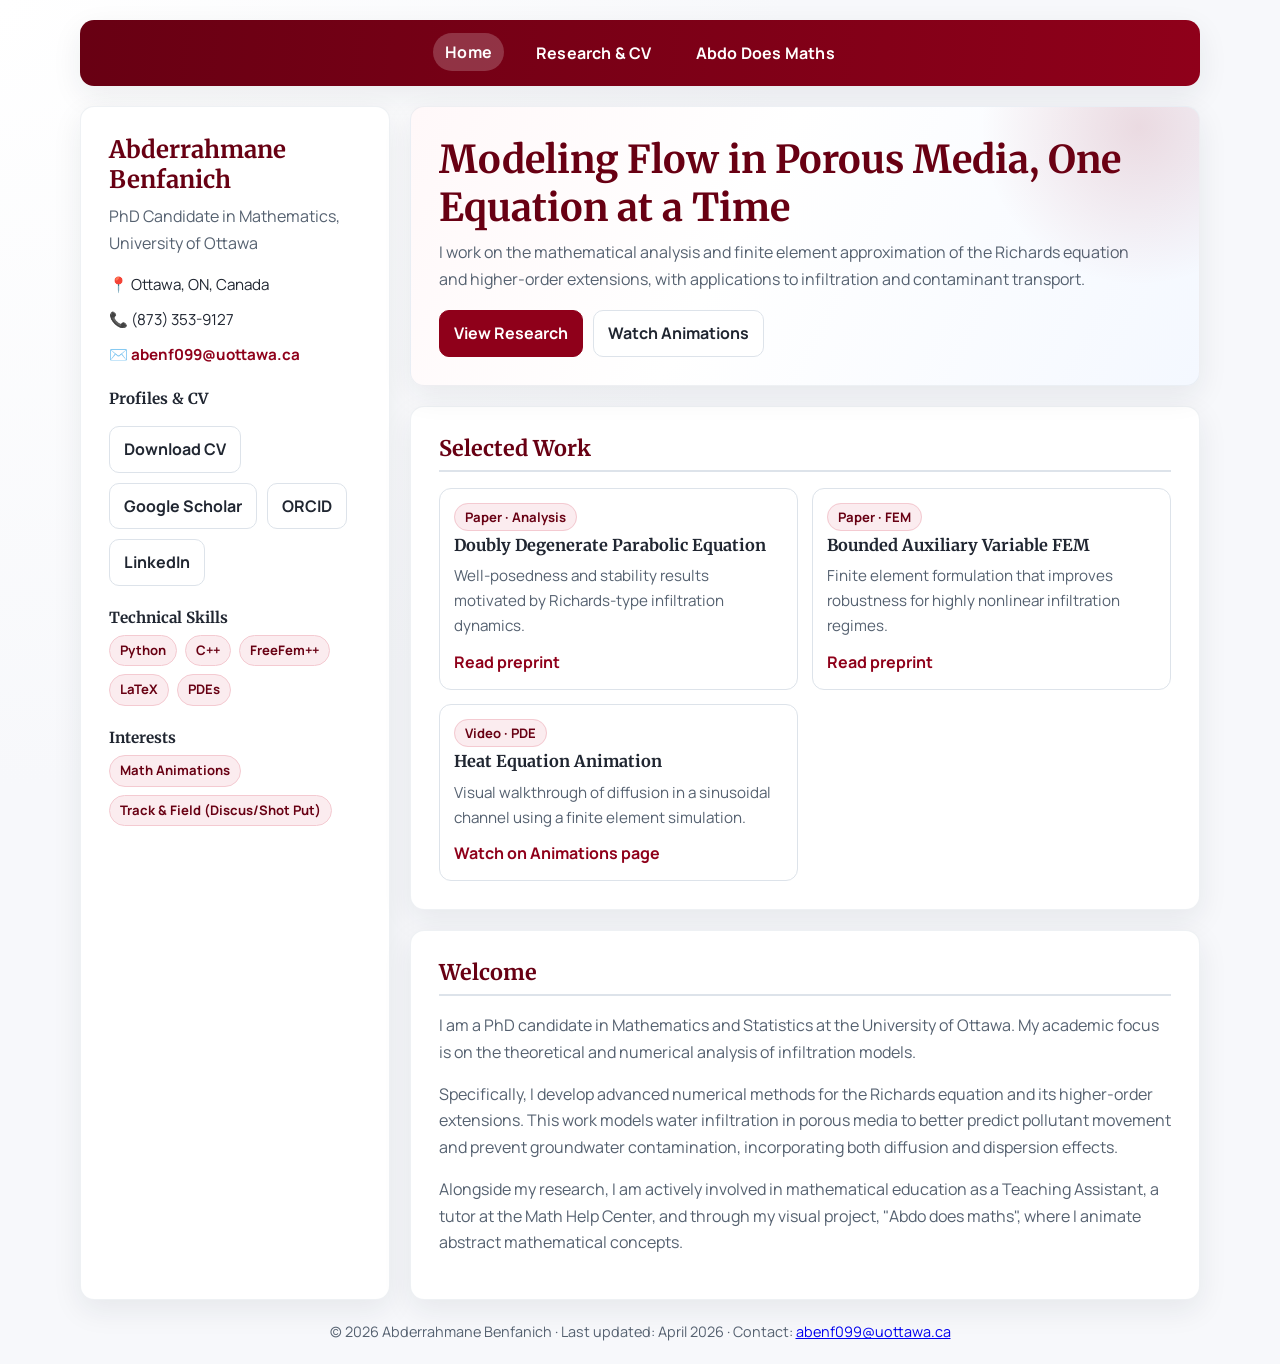
==== commit 3bff9418: "update animations.html, index.html, research.html and styles.css" ====
--- a/index.html
+++ b/index.html
@@ -9,10 +9,12 @@
     <meta property="og:title" content="Abderrahmane Benfanich | PhD Candidate">
     <meta property="og:description" content="Research portfolio and mathematical visualizations by Abderrahmane Benfanich.">
     <meta property="og:url" content="https://abderrahmane-benfanich.github.io/index.html">
-    <meta property="og:image" content="https://abderrahmane-benfanich.github.io/favicon.svg">
+    <meta property="og:image" content="https://abderrahmane-benfanich.github.io/social-preview.svg">
+    <meta property="og:image:alt" content="Abderrahmane Benfanich research portfolio preview">
     <meta name="twitter:card" content="summary">
     <meta name="twitter:title" content="Abderrahmane Benfanich | PhD Candidate">
     <meta name="twitter:description" content="Research portfolio and mathematical visualizations by Abderrahmane Benfanich.">
+    <meta name="twitter:image" content="https://abderrahmane-benfanich.github.io/social-preview.svg">
     <link rel="canonical" href="https://abderrahmane-benfanich.github.io/index.html">
     <link rel="icon" type="image/svg+xml" href="favicon.svg">
     <link rel="preconnect" href="https://fonts.googleapis.com">
@@ -22,7 +24,6 @@
     <title>Abderrahmane Benfanich | PhD Candidate</title>
 </head>
 <body>
-
     <nav class="navbar">
         <a href="index.html" class="active">Home</a>
         <a href="research.html">Research & CV</a>
@@ -31,8 +32,8 @@
 
     <div class="content-wrapper layout-home">
         <aside class="card">
-            <h1 style="margin: 0; color: var(--primary-dark);">Abderrahmane Benfanich</h1>
-            <p class="muted" style="margin-top: 8px;">PhD Candidate in Mathematics, University of Ottawa</p>
+            <h1 class="profile-name">Abderrahmane Benfanich</h1>
+            <p class="muted profile-role">PhD Candidate in Mathematics, University of Ottawa</p>
             <ul class="contact-list">
                 <li>📍 Ottawa, ON, Canada</li>
                 <li>📞 (873) 353-9127</li>
@@ -42,9 +43,9 @@
             <h2 class="block-title">Profiles & CV</h2>
             <div class="inline-actions">
                 <a class="button" href="research.html#cv-download">Download CV</a>
-                <a class="button" href="https://scholar.google.com/" target="_blank" rel="noopener noreferrer">Google Scholar</a>
-                <a class="button" href="https://orcid.org/" target="_blank" rel="noopener noreferrer">ORCID</a>
-                <a class="button" href="https://www.linkedin.com/" target="_blank" rel="noopener noreferrer">LinkedIn</a>
+                <a class="button" href="https://scholar.google.com/citations?user=azba0i0AAAAJ&hl=en" target="_blank" rel="noopener noreferrer">Google Scholar</a>
+                <a class="button" href="https://orcid.org/0009-0009-8872-1913" target="_blank" rel="noopener noreferrer">ORCID</a>
+                <a class="button" href="https://www.linkedin.com/in/abderrahmane-benfanich-63b996229/" target="_blank" rel="noopener noreferrer">LinkedIn</a>
             </div>
 
             <h2 class="block-title">Technical Skills</h2>
@@ -58,7 +59,7 @@
                 </div>
         </aside>
 
-        <main>
+        <main id="main-content">
             <section class="card hero">
                 <h2 class="hero-title">Modeling Flow in Porous Media, One Equation at a Time</h2>
                 <p class="hero-subtitle">I work on the mathematical analysis and finite element approximation of the Richards equation and higher-order extensions, with applications to infiltration and contaminant transport.</p>
@@ -68,7 +69,31 @@
                 </div>
             </section>
 
-            <section class="card" style="margin-top: 20px;">
+            <section class="card card-spaced">
+                <h2 class="section-title">Selected Work</h2>
+                <div class="work-grid">
+                    <article class="work-card">
+                        <span class="tag">Paper · Analysis</span>
+                        <h3>Doubly Degenerate Parabolic Equation</h3>
+                        <p>Well-posedness and stability results motivated by Richards-type infiltration dynamics.</p>
+                        <a href="https://arxiv.org/abs/2602.19037" target="_blank" rel="noopener noreferrer">Read preprint</a>
+                    </article>
+                    <article class="work-card">
+                        <span class="tag">Paper · FEM</span>
+                        <h3>Bounded Auxiliary Variable FEM</h3>
+                        <p>Finite element formulation that improves robustness for highly nonlinear infiltration regimes.</p>
+                        <a href="https://arxiv.org/abs/2510.13012" target="_blank" rel="noopener noreferrer">Read preprint</a>
+                    </article>
+                    <article class="work-card">
+                        <span class="tag">Video · PDE</span>
+                        <h3>Heat Equation Animation</h3>
+                        <p>Visual walkthrough of diffusion in a sinusoidal channel using a finite element simulation.</p>
+                        <a href="animations.html">Watch on Animations page</a>
+                    </article>
+                </div>
+            </section>
+
+            <section class="card card-spaced">
             <h2 class="section-title">Welcome</h2>
             <p>I am a PhD candidate in Mathematics and Statistics at the University of Ottawa. My academic focus is on the theoretical and numerical analysis of infiltration models.</p>
             <p>Specifically, I develop advanced numerical methods for the Richards equation and its higher-order extensions. This work models water infiltration in porous media to better predict pollutant movement and prevent groundwater contamination, incorporating both diffusion and dispersion effects.</p>
--- a/styles.css
+++ b/styles.css
@@ -94,6 +94,32 @@
     border: 1px solid rgba(221, 227, 234, 0.5);
 }
 
+.card-spaced {
+    margin-top: 20px;
+}
+
+.profile-name {
+    margin: 0;
+    color: var(--primary-dark);
+}
+
+.profile-role {
+    margin-top: 8px;
+}
+
+.page-title {
+    margin-top: 0;
+    color: var(--primary-dark);
+}
+
+.section-title-top {
+    margin-top: 28px;
+}
+
+.text-left {
+    text-align: left;
+}
+
 .hero {
     position: relative;
     overflow: hidden;
@@ -132,6 +158,11 @@
     flex-wrap: wrap;
 }
 
+.inline-actions-start {
+    justify-content: flex-start;
+    margin-top: 8px;
+}
+
 .button {
     display: inline-flex;
     align-items: center;
@@ -145,6 +176,11 @@
     color: var(--ink-1);
     background: #fff;
     transition: transform 0.2s ease, box-shadow 0.2s ease, background-color 0.2s ease;
+}
+
+.button-small {
+    padding: 7px 11px;
+    font-size: 0.85rem;
 }
 
 .button:hover {
@@ -168,6 +204,39 @@
     color: var(--primary-dark);
     border-bottom: 2px solid var(--line);
     padding-bottom: 8px;
+}
+
+.work-grid {
+    display: grid;
+    grid-template-columns: repeat(auto-fit, minmax(240px, 1fr));
+    gap: 14px;
+}
+
+.work-card {
+    border: 1px solid var(--line);
+    border-radius: 12px;
+    padding: 14px;
+    background: #fff;
+}
+
+.work-card h3 {
+    margin: 6px 0;
+    font-size: 1.02rem;
+}
+
+.work-card p {
+    margin: 8px 0 10px;
+    font-size: 0.95rem;
+}
+
+.work-card a {
+    color: var(--primary);
+    text-decoration: none;
+    font-weight: 700;
+}
+
+.work-card a:hover {
+    text-decoration: underline;
 }
 
 .muted {
@@ -243,6 +312,16 @@
     font-size: 0.95rem;
 }
 
+.item-title {
+    margin: 0;
+    font-size: 1.1rem;
+}
+
+.publication-title {
+    margin: 0;
+    font-size: 1.06rem;
+}
+
 .item p,
 .item ul {
     margin-top: 8px;
@@ -271,6 +350,34 @@
     flex-wrap: wrap;
     gap: 8px;
     margin-top: 10px;
+}
+
+.publication-actions {
+    display: flex;
+    flex-wrap: wrap;
+    gap: 8px;
+    margin-top: 10px;
+}
+
+.publication-actions .button {
+    text-decoration: none;
+}
+
+.doi-pending {
+    display: inline-flex;
+    align-items: center;
+    padding: 7px 10px;
+    border: 1px dashed var(--line);
+    border-radius: 10px;
+    font-size: 0.85rem;
+    color: var(--ink-2);
+    background: #fcfdff;
+}
+
+.copy-feedback {
+    font-size: 0.85rem;
+    color: var(--ink-2);
+    align-self: center;
 }
 
 .publication-links a {
@@ -334,6 +441,72 @@
     border: 0;
 }
 
+.embed-loader {
+    position: absolute;
+    inset: 0;
+    border: 0;
+    width: 100%;
+    height: 100%;
+    display: flex;
+    flex-direction: column;
+    align-items: center;
+    justify-content: center;
+    gap: 8px;
+    cursor: pointer;
+    color: #fff;
+    background:
+        linear-gradient(145deg, rgba(104, 0, 19, 0.95), rgba(16, 24, 40, 0.9)),
+        radial-gradient(circle at 18% 12%, rgba(255, 255, 255, 0.2), rgba(255, 255, 255, 0));
+    transition: transform 0.2s ease;
+}
+
+.embed-loader:hover {
+    transform: scale(1.01);
+}
+
+.embed-loader:focus-visible {
+    outline: 3px solid #2b7fff;
+    outline-offset: -3px;
+}
+
+.embed-loader__label {
+    font-size: 1rem;
+    font-weight: 800;
+    letter-spacing: 0.2px;
+}
+
+.embed-loader__hint {
+    font-size: 0.82rem;
+    opacity: 0.9;
+}
+
+.video-fallback {
+    margin-top: 10px;
+    font-size: 0.9rem;
+}
+
+.video-fallback a {
+    color: var(--primary);
+    text-decoration: none;
+    font-weight: 700;
+}
+
+.video-fallback a:hover {
+    text-decoration: underline;
+}
+
+.visually-hidden {
+    position: absolute;
+    width: 1px;
+    height: 1px;
+    padding: 0;
+    margin: -1px;
+    overflow: hidden;
+    clip: rect(0, 0, 0, 0);
+    white-space: nowrap;
+    border: 0;
+}
+
 .site-footer {
     max-width: var(--content-width);
     margin: 20px auto 0;
@@ -363,3 +536,12 @@
         padding: 20px;
     }
 }
+
+@media (prefers-reduced-motion: reduce) {
+    *,
+    *::before,
+    *::after {
+        transition: none !important;
+        animation: none !important;
+    }
+}
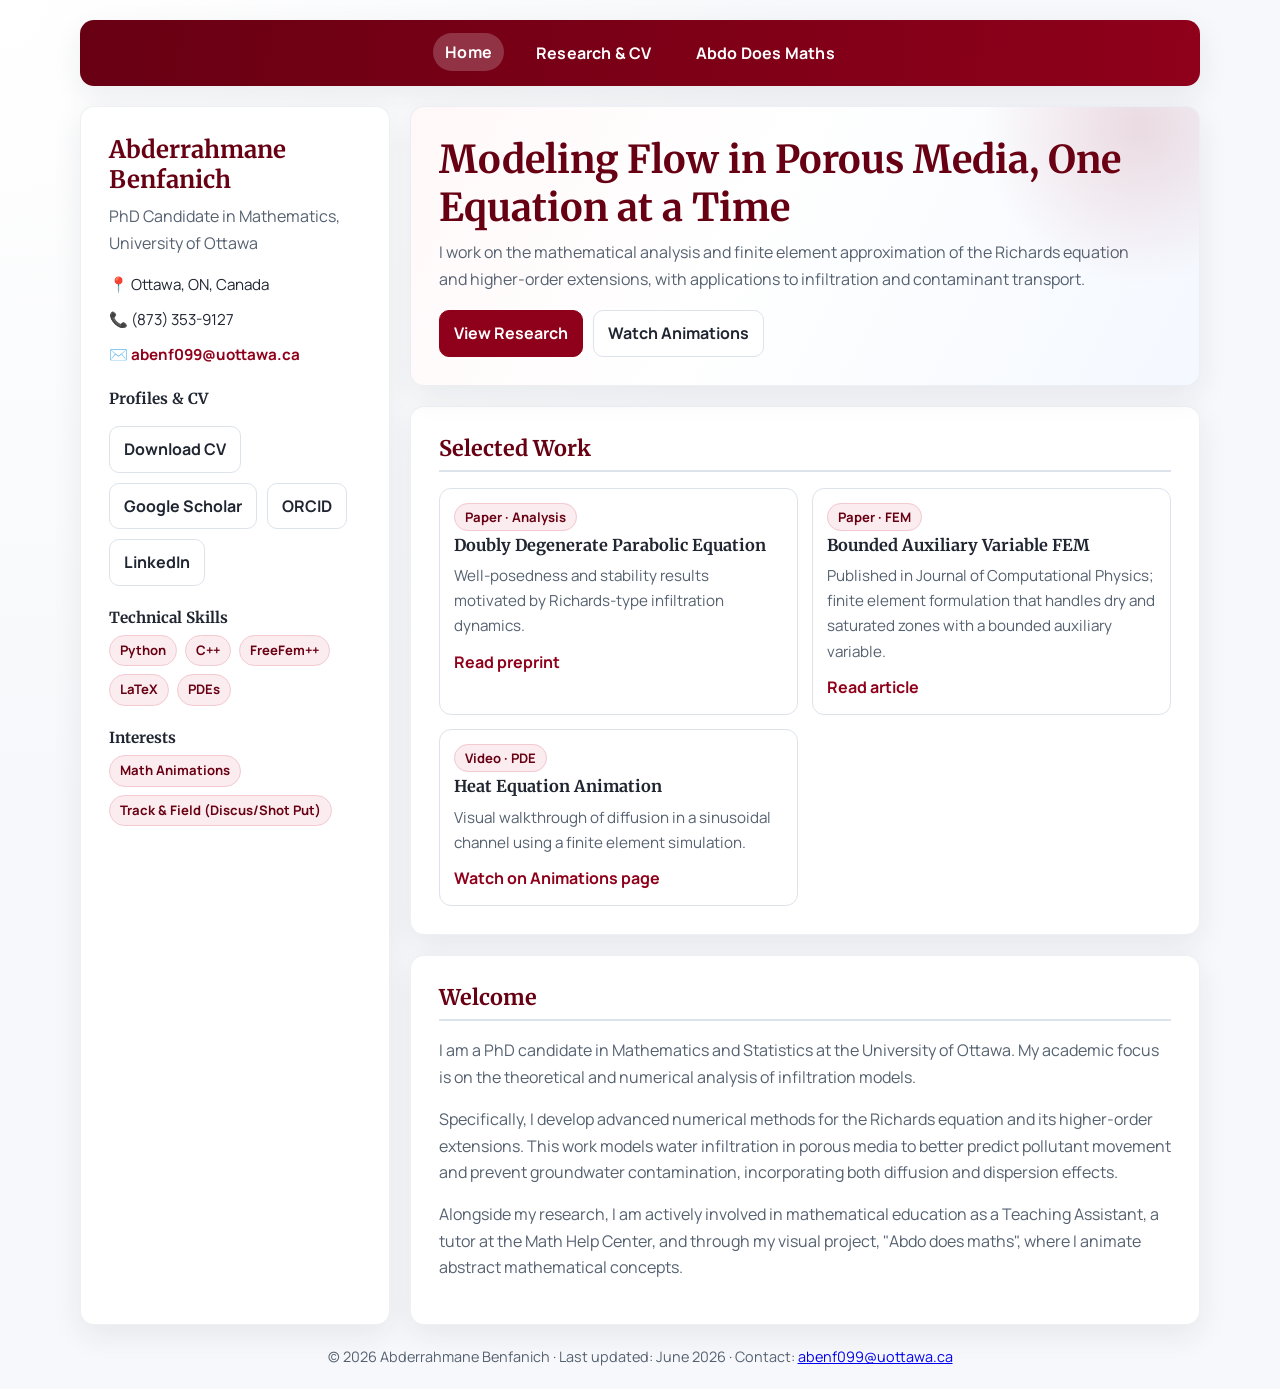
==== commit 7a52722c: "auto update 2026-06-25 14:02" ====
--- a/index.html
+++ b/index.html
@@ -81,8 +81,8 @@
                     <article class="work-card">
                         <span class="tag">Paper · FEM</span>
                         <h3>Bounded Auxiliary Variable FEM</h3>
-                        <p>Finite element formulation that improves robustness for highly nonlinear infiltration regimes.</p>
-                        <a href="https://arxiv.org/abs/2510.13012" target="_blank" rel="noopener noreferrer">Read preprint</a>
+                        <p>Published in Journal of Computational Physics; finite element formulation that handles dry and saturated zones with a bounded auxiliary variable.</p>
+                        <a href="https://www.sciencedirect.com/science/article/abs/pii/S0021999126004791" target="_blank" rel="noopener noreferrer">Read article</a>
                     </article>
                     <article class="work-card">
                         <span class="tag">Video · PDE</span>
@@ -103,7 +103,7 @@
     </div>
 
     <footer class="site-footer">
-        © 2026 Abderrahmane Benfanich · Last updated: April 2026 · Contact: <a href="mailto:abenf099@uottawa.ca">abenf099@uottawa.ca</a>
+        © 2026 Abderrahmane Benfanich · Last updated: June 2026 · Contact: <a href="mailto:abenf099@uottawa.ca">abenf099@uottawa.ca</a>
     </footer>
 
     <script type="application/ld+json">
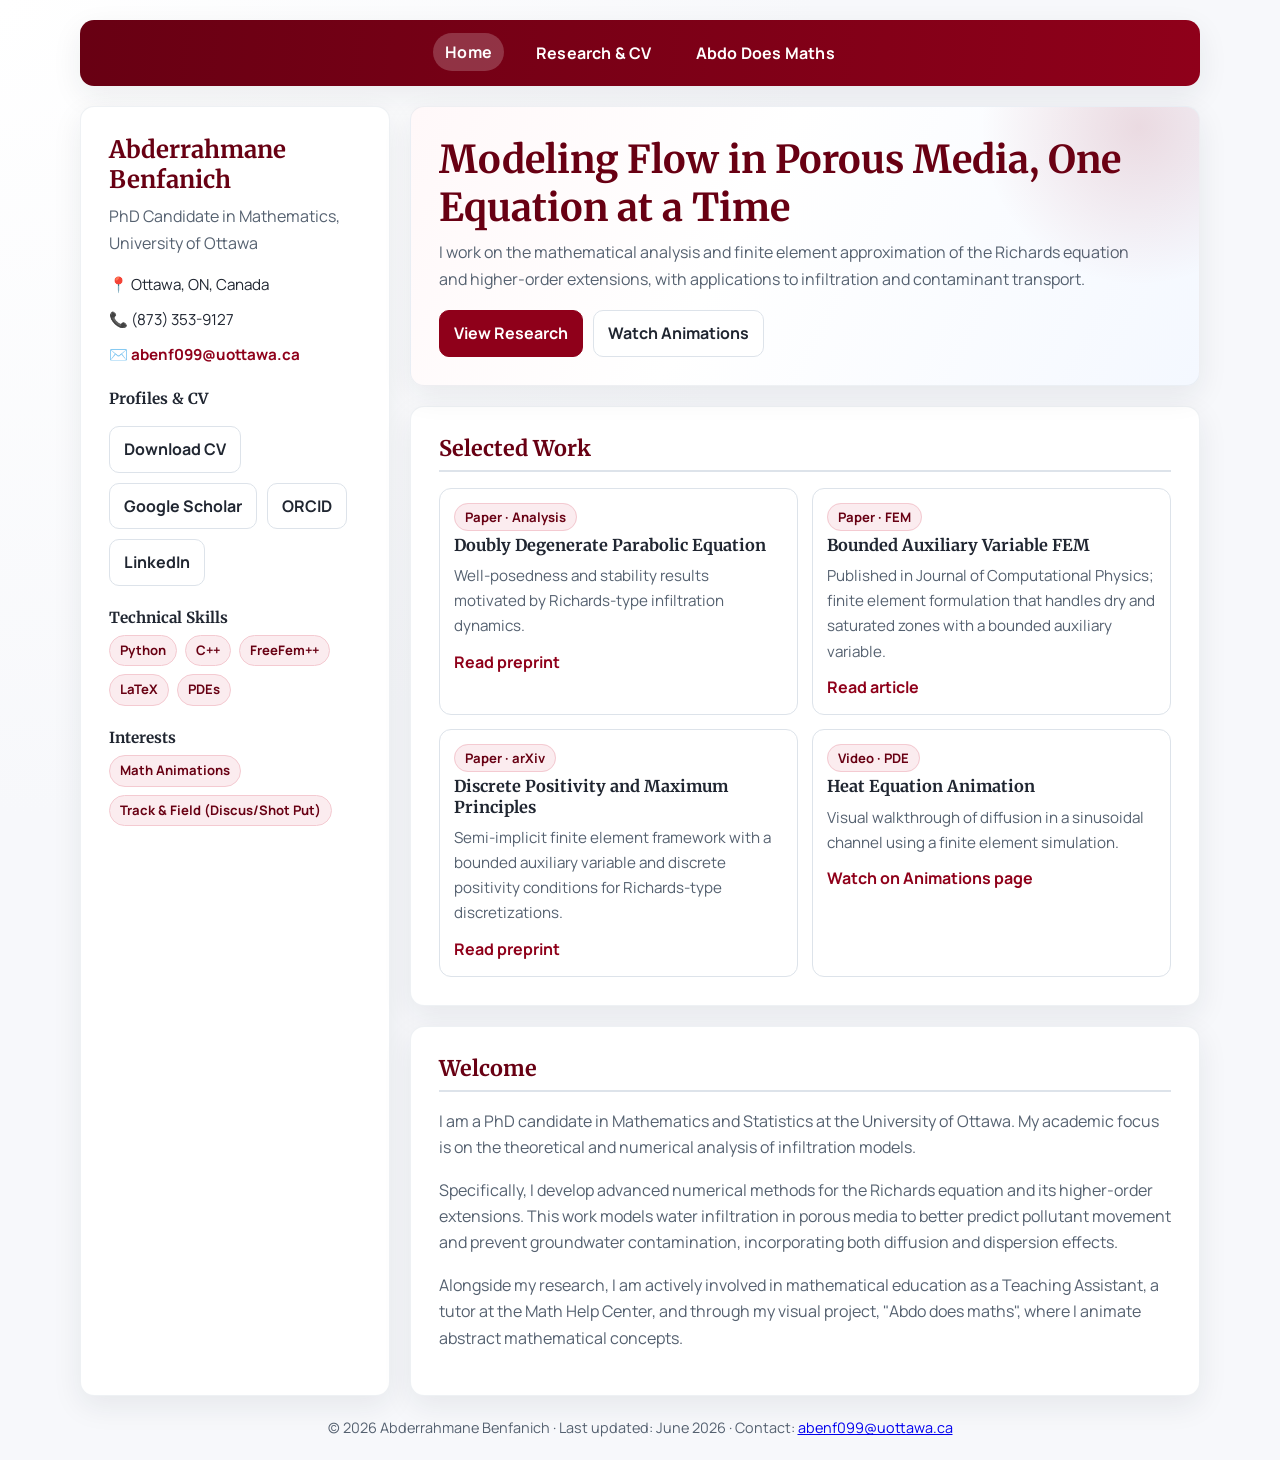
==== commit dfa71c84: "auto update 2026-06-25 14:05" ====
--- a/index.html
+++ b/index.html
@@ -85,6 +85,12 @@
                         <a href="https://www.sciencedirect.com/science/article/abs/pii/S0021999126004791" target="_blank" rel="noopener noreferrer">Read article</a>
                     </article>
                     <article class="work-card">
+                        <span class="tag">Paper · arXiv</span>
+                        <h3>Discrete Positivity and Maximum Principles</h3>
+                        <p>Semi-implicit finite element framework with a bounded auxiliary variable and discrete positivity conditions for Richards-type discretizations.</p>
+                        <a href="https://arxiv.org/abs/2605.09615" target="_blank" rel="noopener noreferrer">Read preprint</a>
+                    </article>
+                    <article class="work-card">
                         <span class="tag">Video · PDE</span>
                         <h3>Heat Equation Animation</h3>
                         <p>Visual walkthrough of diffusion in a sinusoidal channel using a finite element simulation.</p>
--- a/styles.css
+++ b/styles.css
@@ -198,6 +198,16 @@
     background: var(--primary-dark);
 }
 
+.button-arxiv {
+    border-color: #7d0f17;
+    background: linear-gradient(135deg, #b31b1b 0%, #7d0f17 100%);
+    color: #ffffff;
+}
+
+.button-arxiv:hover {
+    background: linear-gradient(135deg, #c02424 0%, #8f001a 100%);
+}
+
 .section-title {
     margin: 0 0 16px;
     font-size: 1.35rem;
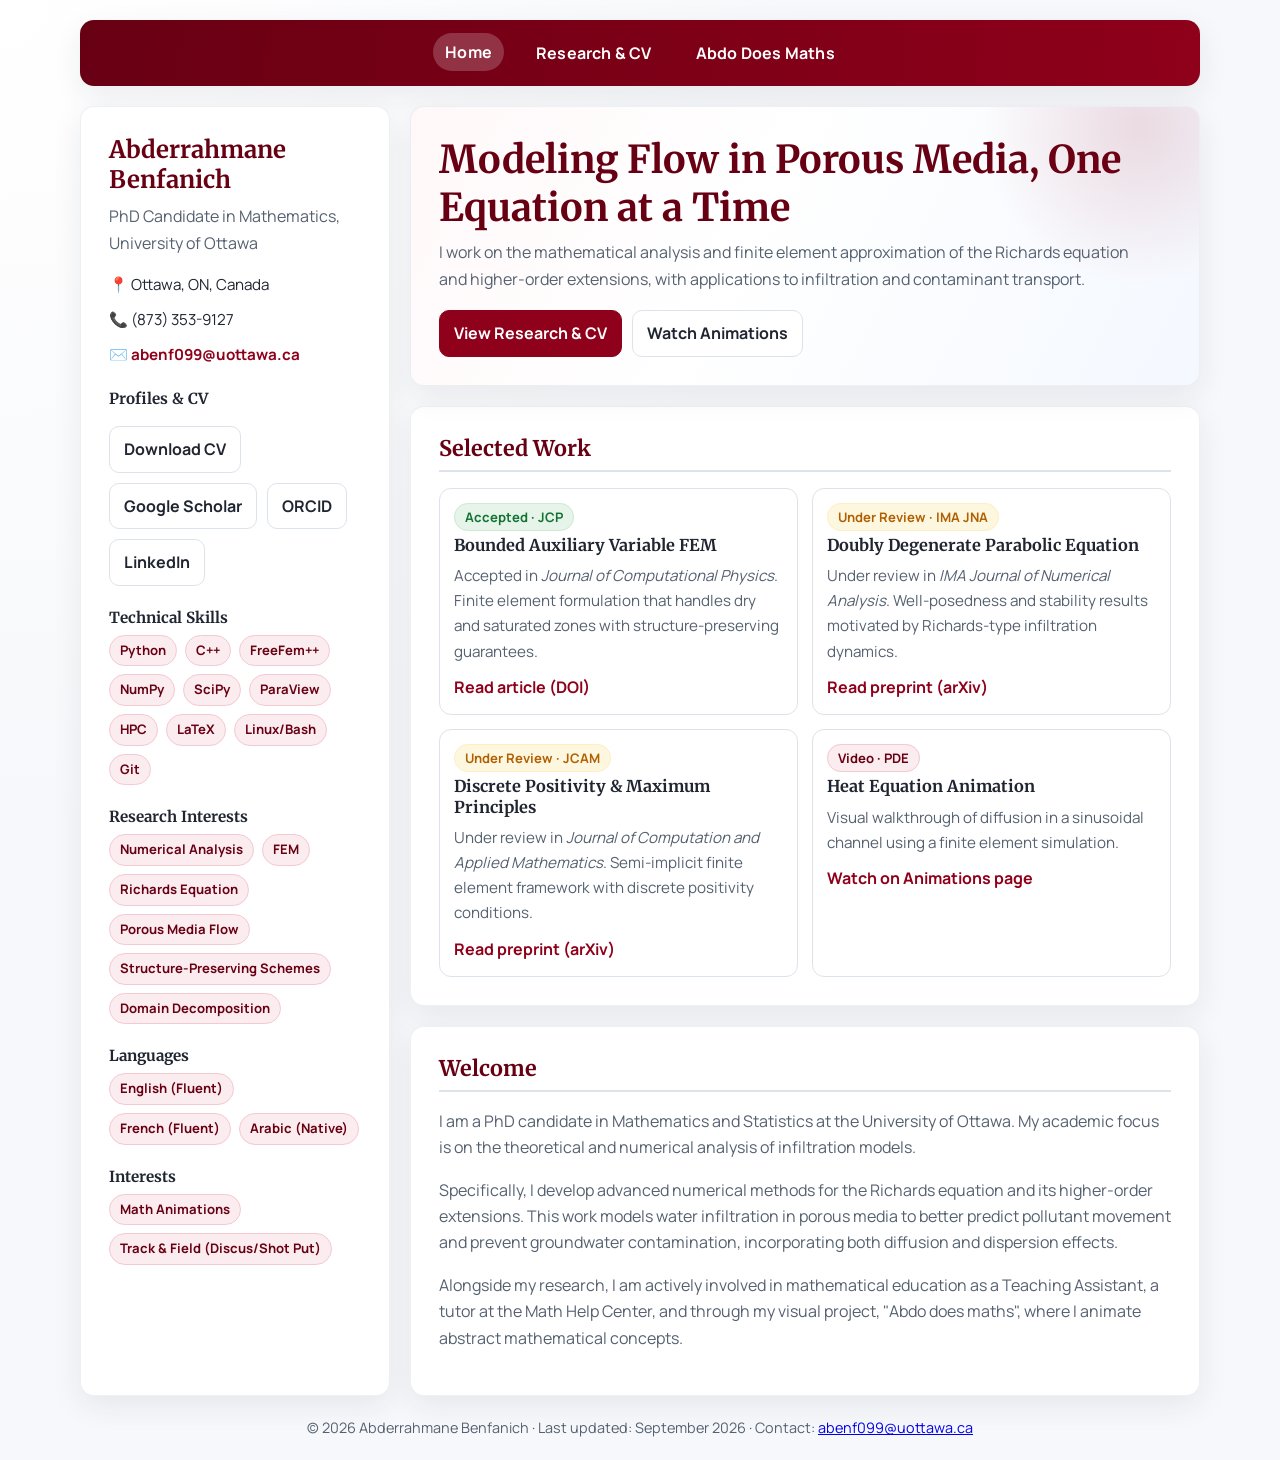
==== commit b997e00a: "auto update 2026-09-15 13:04" ====
--- a/index.html
+++ b/index.html
@@ -49,14 +49,24 @@
             </div>
 
             <h2 class="block-title">Technical Skills</h2>
-                <div class="tag-cloud">
-                    <span class="tag">Python</span><span class="tag">C++</span><span class="tag">FreeFem++</span><span class="tag">LaTeX</span><span class="tag">PDEs</span>
-                </div>
+            <div class="tag-cloud">
+                <span class="tag">Python</span><span class="tag">C++</span><span class="tag">FreeFem++</span><span class="tag">NumPy</span><span class="tag">SciPy</span><span class="tag">ParaView</span><span class="tag">HPC</span><span class="tag">LaTeX</span><span class="tag">Linux/Bash</span><span class="tag">Git</span>
+            </div>
+
+            <h2 class="block-title">Research Interests</h2>
+            <div class="tag-cloud">
+                <span class="tag">Numerical Analysis</span><span class="tag">FEM</span><span class="tag">Richards Equation</span><span class="tag">Porous Media Flow</span><span class="tag">Structure-Preserving Schemes</span><span class="tag">Domain Decomposition</span>
+            </div>
+
+            <h2 class="block-title">Languages</h2>
+            <div class="tag-cloud">
+                <span class="tag">English (Fluent)</span><span class="tag">French (Fluent)</span><span class="tag">Arabic (Native)</span>
+            </div>
 
             <h2 class="block-title">Interests</h2>
-                <div class="tag-cloud">
-                    <span class="tag">Math Animations</span><span class="tag">Track & Field (Discus/Shot Put)</span>
-                </div>
+            <div class="tag-cloud">
+                <span class="tag">Math Animations</span><span class="tag">Track & Field (Discus/Shot Put)</span>
+            </div>
         </aside>
 
         <main id="main-content">
@@ -64,7 +74,7 @@
                 <h2 class="hero-title">Modeling Flow in Porous Media, One Equation at a Time</h2>
                 <p class="hero-subtitle">I work on the mathematical analysis and finite element approximation of the Richards equation and higher-order extensions, with applications to infiltration and contaminant transport.</p>
                 <div class="hero-actions">
-                    <a class="button button-primary" href="research.html">View Research</a>
+                    <a class="button button-primary" href="research.html">View Research & CV</a>
                     <a class="button" href="animations.html">Watch Animations</a>
                 </div>
             </section>
@@ -73,22 +83,22 @@
                 <h2 class="section-title">Selected Work</h2>
                 <div class="work-grid">
                     <article class="work-card">
-                        <span class="tag">Paper · Analysis</span>
-                        <h3>Doubly Degenerate Parabolic Equation</h3>
-                        <p>Well-posedness and stability results motivated by Richards-type infiltration dynamics.</p>
-                        <a href="https://arxiv.org/abs/2602.19037" target="_blank" rel="noopener noreferrer">Read preprint</a>
+                        <span class="tag tag-accepted">Accepted · JCP</span>
+                        <h3>Bounded Auxiliary Variable FEM</h3>
+                        <p>Accepted in <em>Journal of Computational Physics</em>. Finite element formulation that handles dry and saturated zones with structure-preserving guarantees.</p>
+                        <a href="https://doi.org/10.1016/j.jcp.2026.115127" target="_blank" rel="noopener noreferrer">Read article (DOI)</a>
                     </article>
                     <article class="work-card">
-                        <span class="tag">Paper · FEM</span>
-                        <h3>Bounded Auxiliary Variable FEM</h3>
-                        <p>Published in Journal of Computational Physics; finite element formulation that handles dry and saturated zones with a bounded auxiliary variable.</p>
-                        <a href="https://www.sciencedirect.com/science/article/abs/pii/S0021999126004791" target="_blank" rel="noopener noreferrer">Read article</a>
+                        <span class="tag tag-review">Under Review · IMA JNA</span>
+                        <h3>Doubly Degenerate Parabolic Equation</h3>
+                        <p>Under review in <em>IMA Journal of Numerical Analysis</em>. Well-posedness and stability results motivated by Richards-type infiltration dynamics.</p>
+                        <a href="https://arxiv.org/abs/2602.19037" target="_blank" rel="noopener noreferrer">Read preprint (arXiv)</a>
                     </article>
                     <article class="work-card">
-                        <span class="tag">Paper · arXiv</span>
-                        <h3>Discrete Positivity and Maximum Principles</h3>
-                        <p>Semi-implicit finite element framework with a bounded auxiliary variable and discrete positivity conditions for Richards-type discretizations.</p>
-                        <a href="https://arxiv.org/abs/2605.09615" target="_blank" rel="noopener noreferrer">Read preprint</a>
+                        <span class="tag tag-review">Under Review · JCAM</span>
+                        <h3>Discrete Positivity & Maximum Principles</h3>
+                        <p>Under review in <em>Journal of Computation and Applied Mathematics</em>. Semi-implicit finite element framework with discrete positivity conditions.</p>
+                        <a href="https://arxiv.org/abs/2605.09615" target="_blank" rel="noopener noreferrer">Read preprint (arXiv)</a>
                     </article>
                     <article class="work-card">
                         <span class="tag">Video · PDE</span>
@@ -109,7 +119,7 @@
     </div>
 
     <footer class="site-footer">
-        © 2026 Abderrahmane Benfanich · Last updated: June 2026 · Contact: <a href="mailto:abenf099@uottawa.ca">abenf099@uottawa.ca</a>
+        © 2026 Abderrahmane Benfanich · Last updated: September 2026 · Contact: <a href="mailto:abenf099@uottawa.ca">abenf099@uottawa.ca</a>
     </footer>
 
     <script type="application/ld+json">
--- a/styles.css
+++ b/styles.css
@@ -525,6 +525,68 @@
     text-align: center;
 }
 
+.tag-accepted {
+    background: #e6f4ea;
+    color: #137333;
+    border-color: #ceead6;
+}
+
+.tag-review {
+    background: #fef7e0;
+    color: #b06000;
+    border-color: #feefc3;
+}
+
+.reference-grid {
+    display: grid;
+    grid-template-columns: repeat(auto-fit, minmax(280px, 1fr));
+    gap: 16px;
+    margin-top: 12px;
+}
+
+.reference-card {
+    border: 1px solid var(--line);
+    border-radius: 12px;
+    padding: 16px;
+    background: #fff;
+}
+
+.reference-card h3 {
+    margin: 0 0 4px;
+    font-size: 1.05rem;
+    color: var(--primary-dark);
+}
+
+.reference-role {
+    font-size: 0.9rem;
+    color: var(--ink-2);
+    margin: 0 0 8px;
+}
+
+.reference-email {
+    font-size: 0.9rem;
+    margin: 0;
+}
+
+.reference-email a {
+    color: var(--primary);
+    font-weight: 700;
+    text-decoration: none;
+}
+
+.reference-email a:hover {
+    text-decoration: underline;
+}
+
+.nested-list {
+    margin-top: 6px;
+    padding-left: 20px;
+}
+
+.nested-list li {
+    margin-bottom: 4px;
+}
+
 a:focus-visible,
 button:focus-visible,
 iframe:focus-visible {
